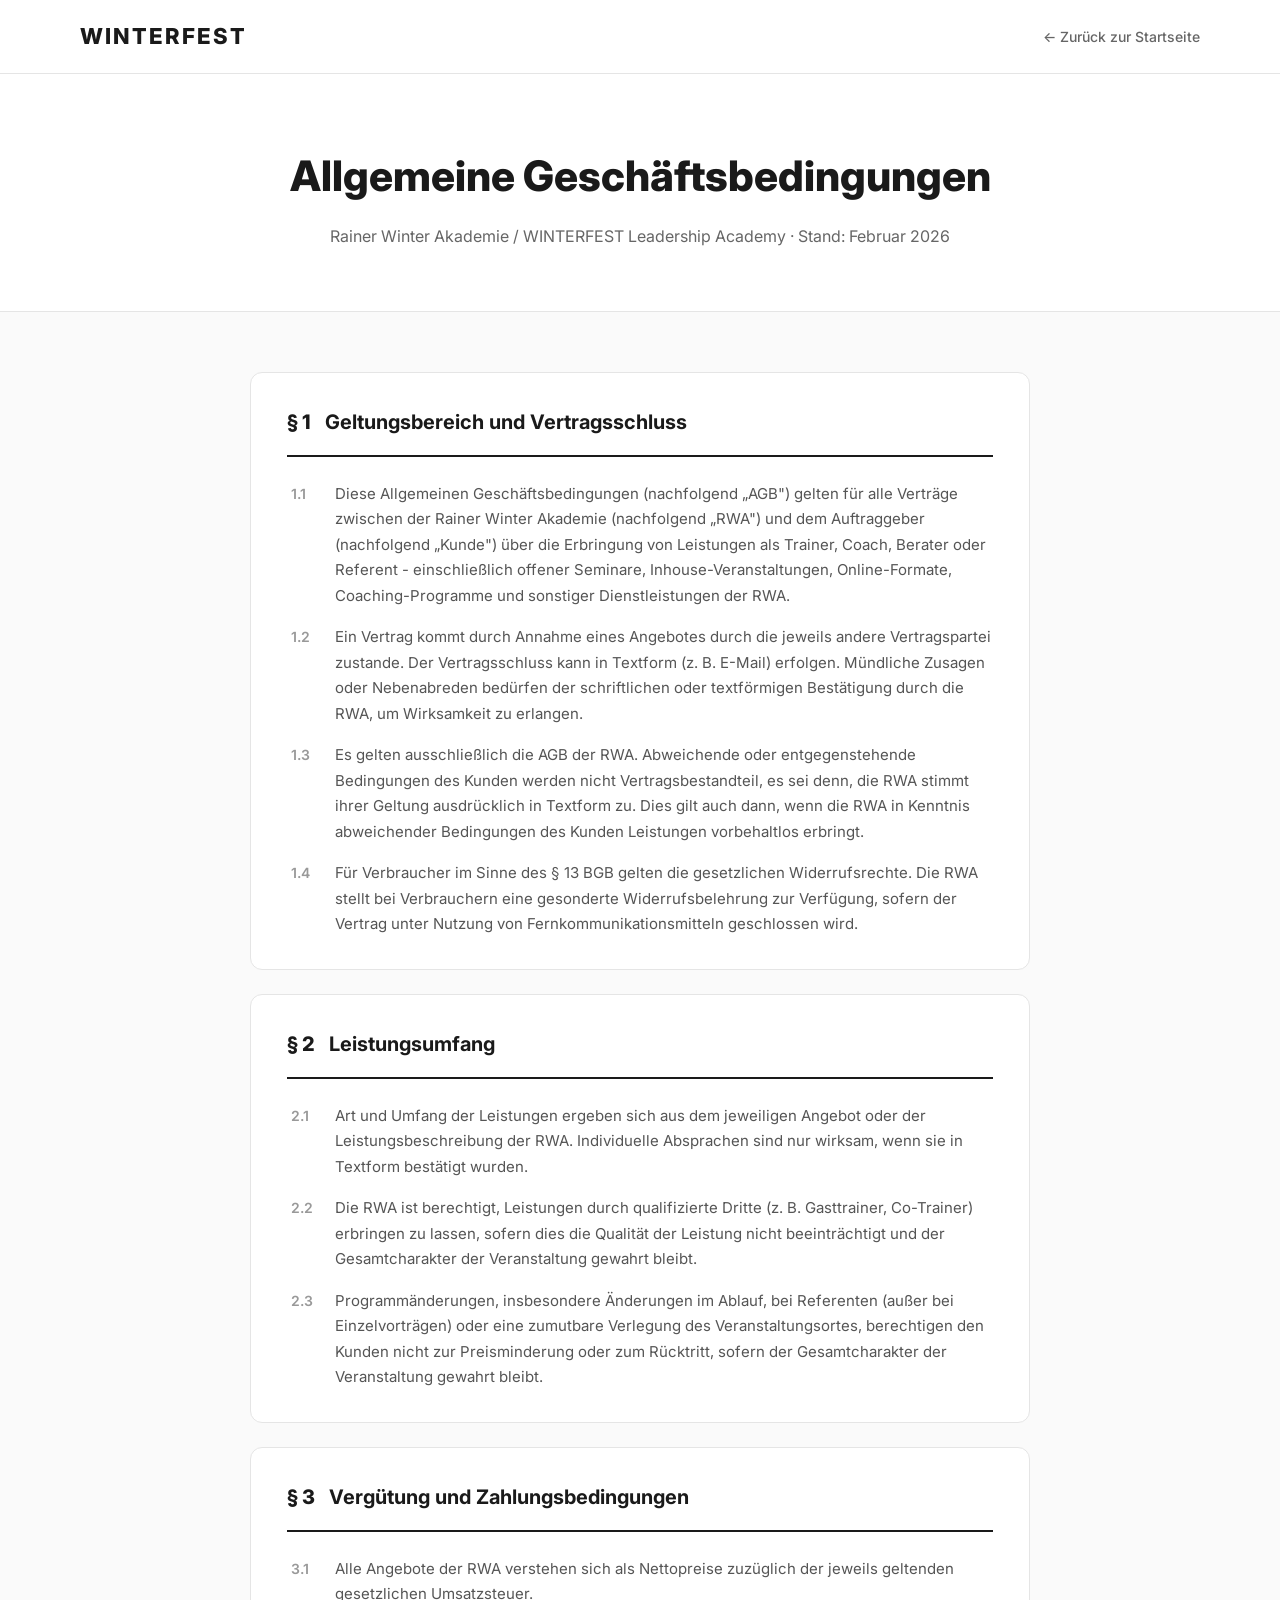
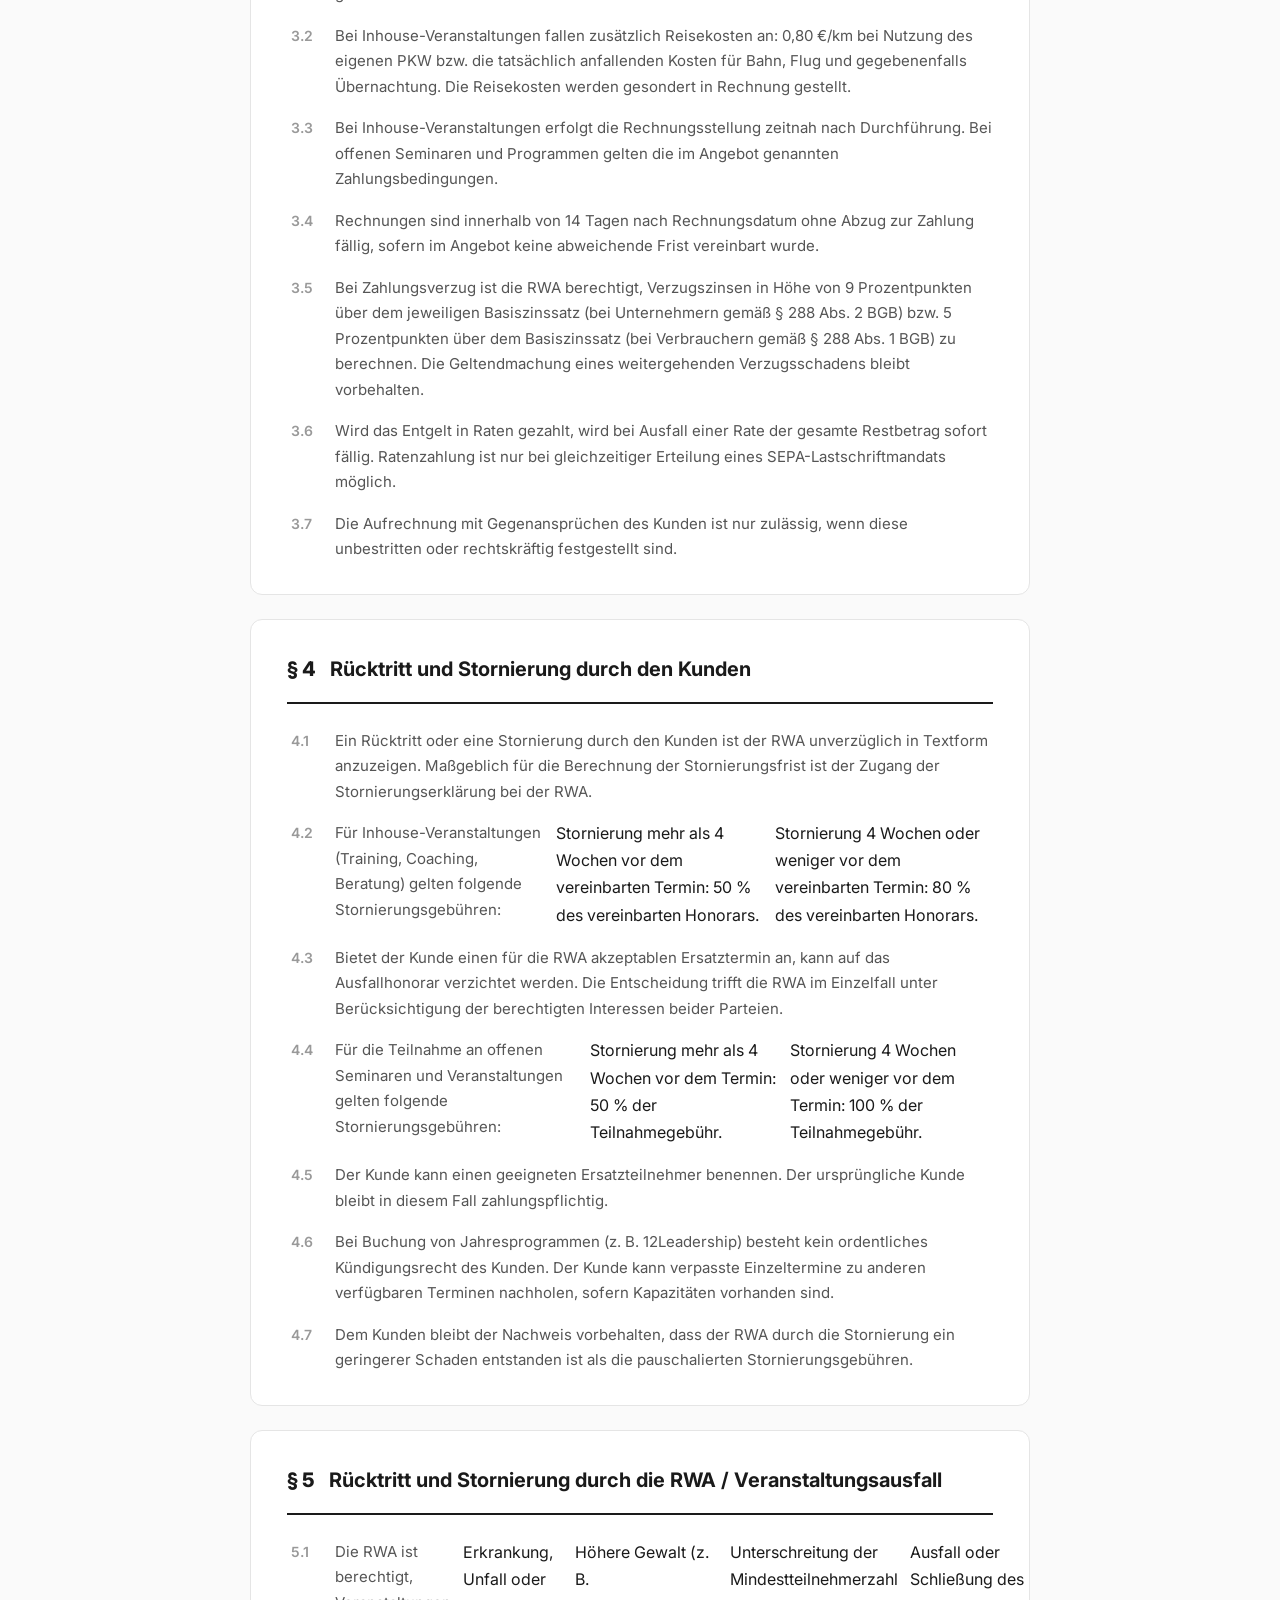
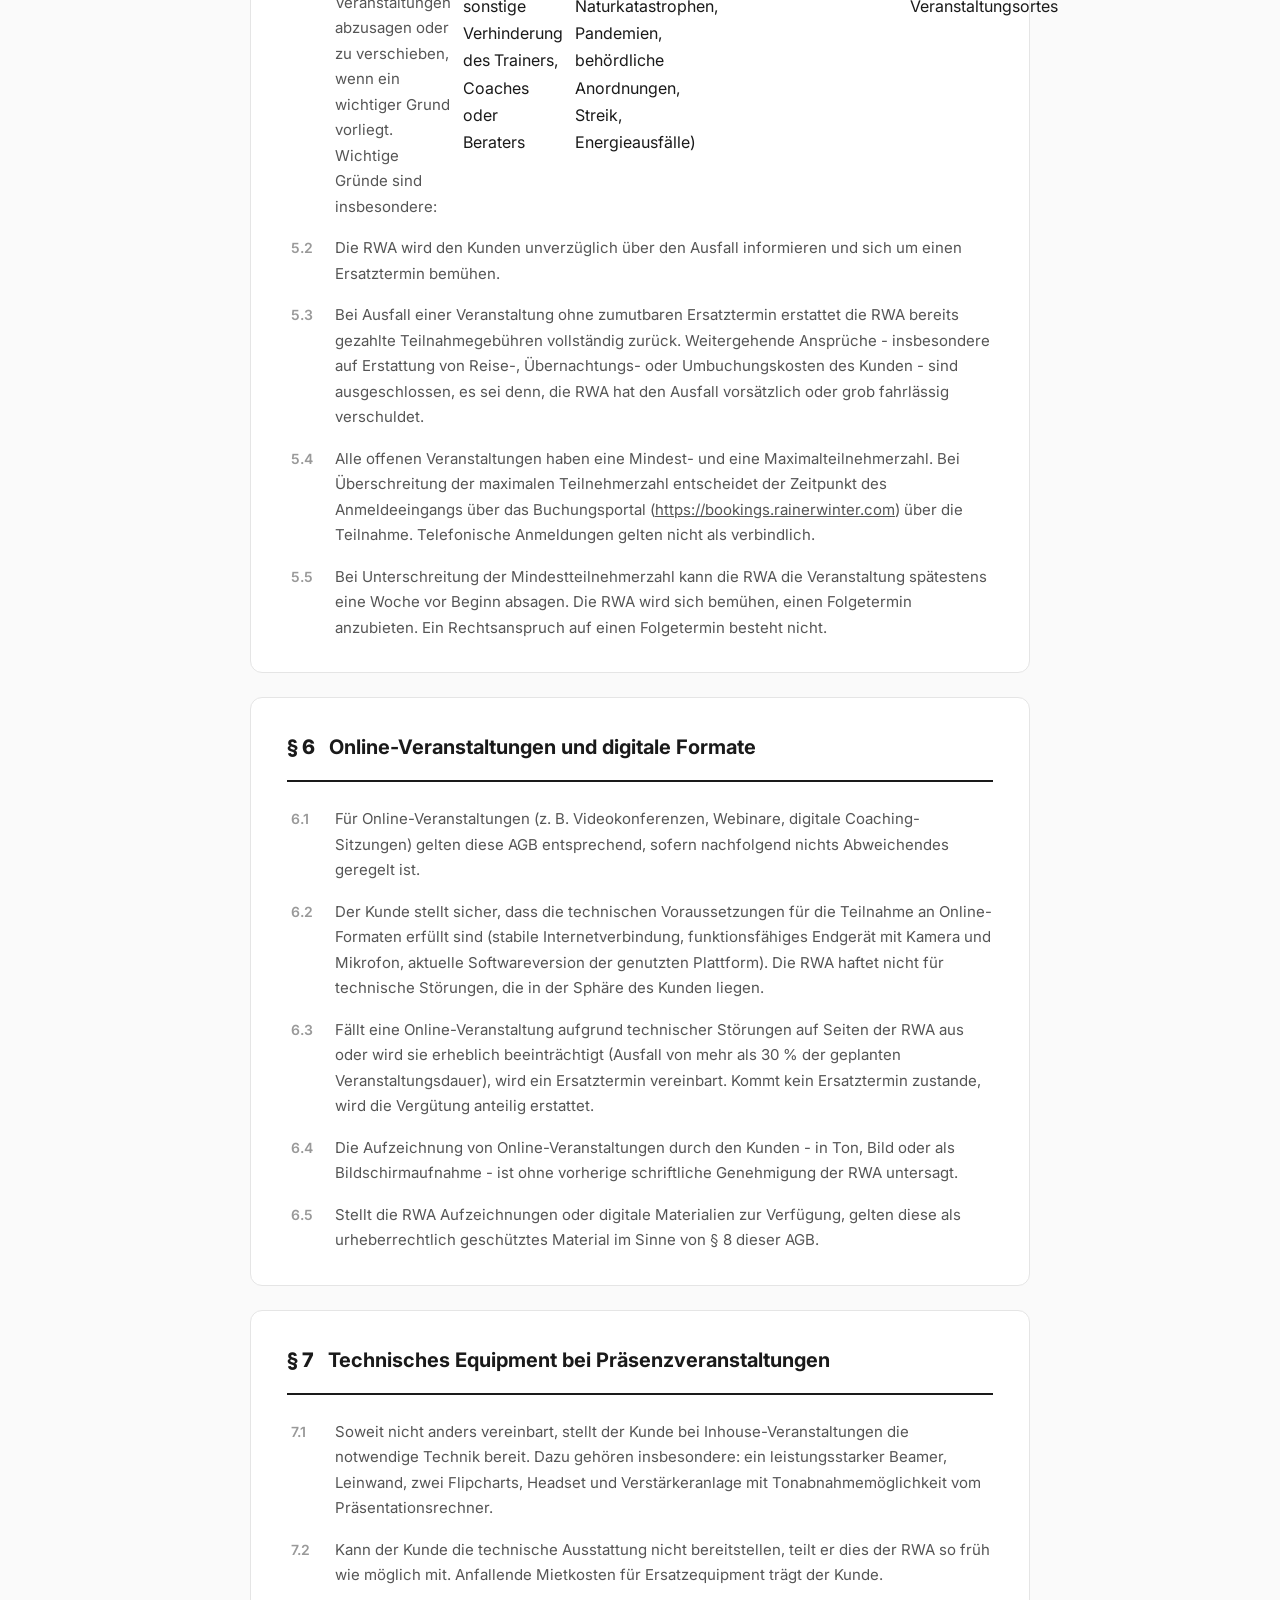
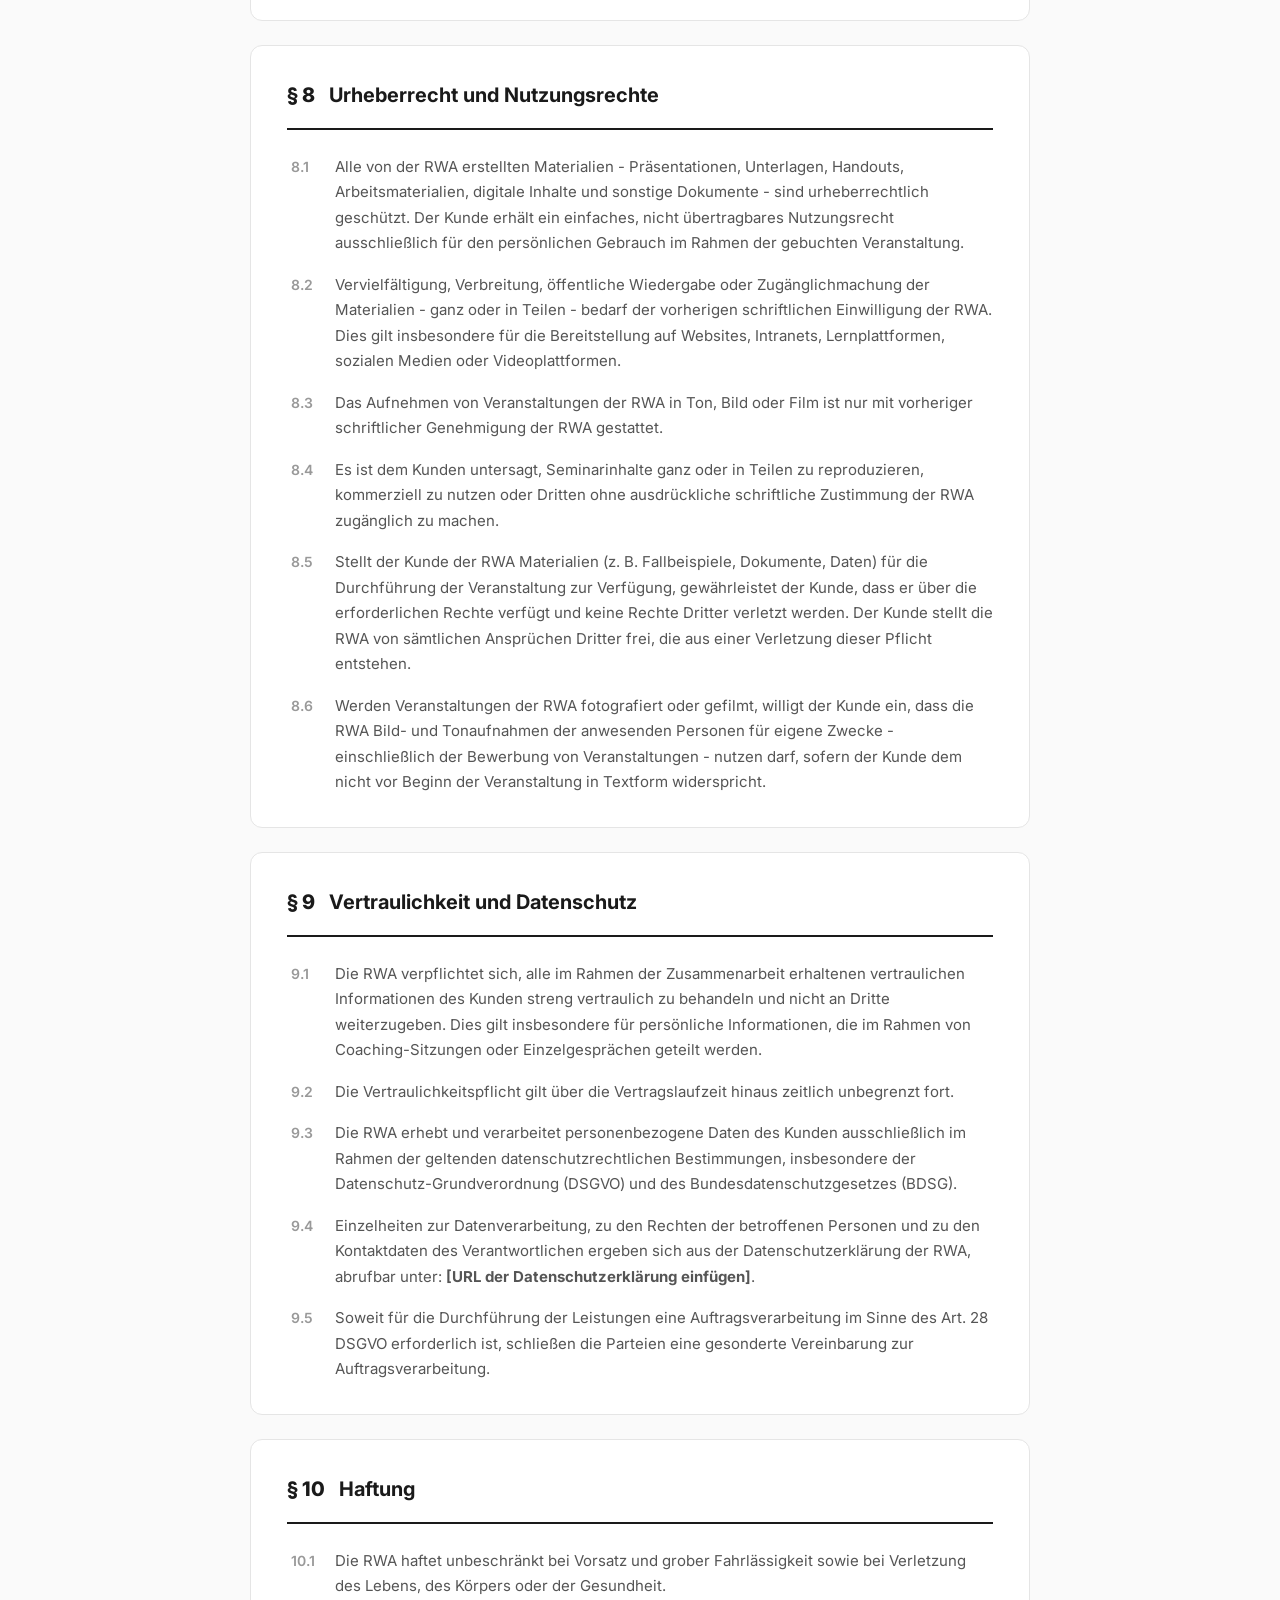
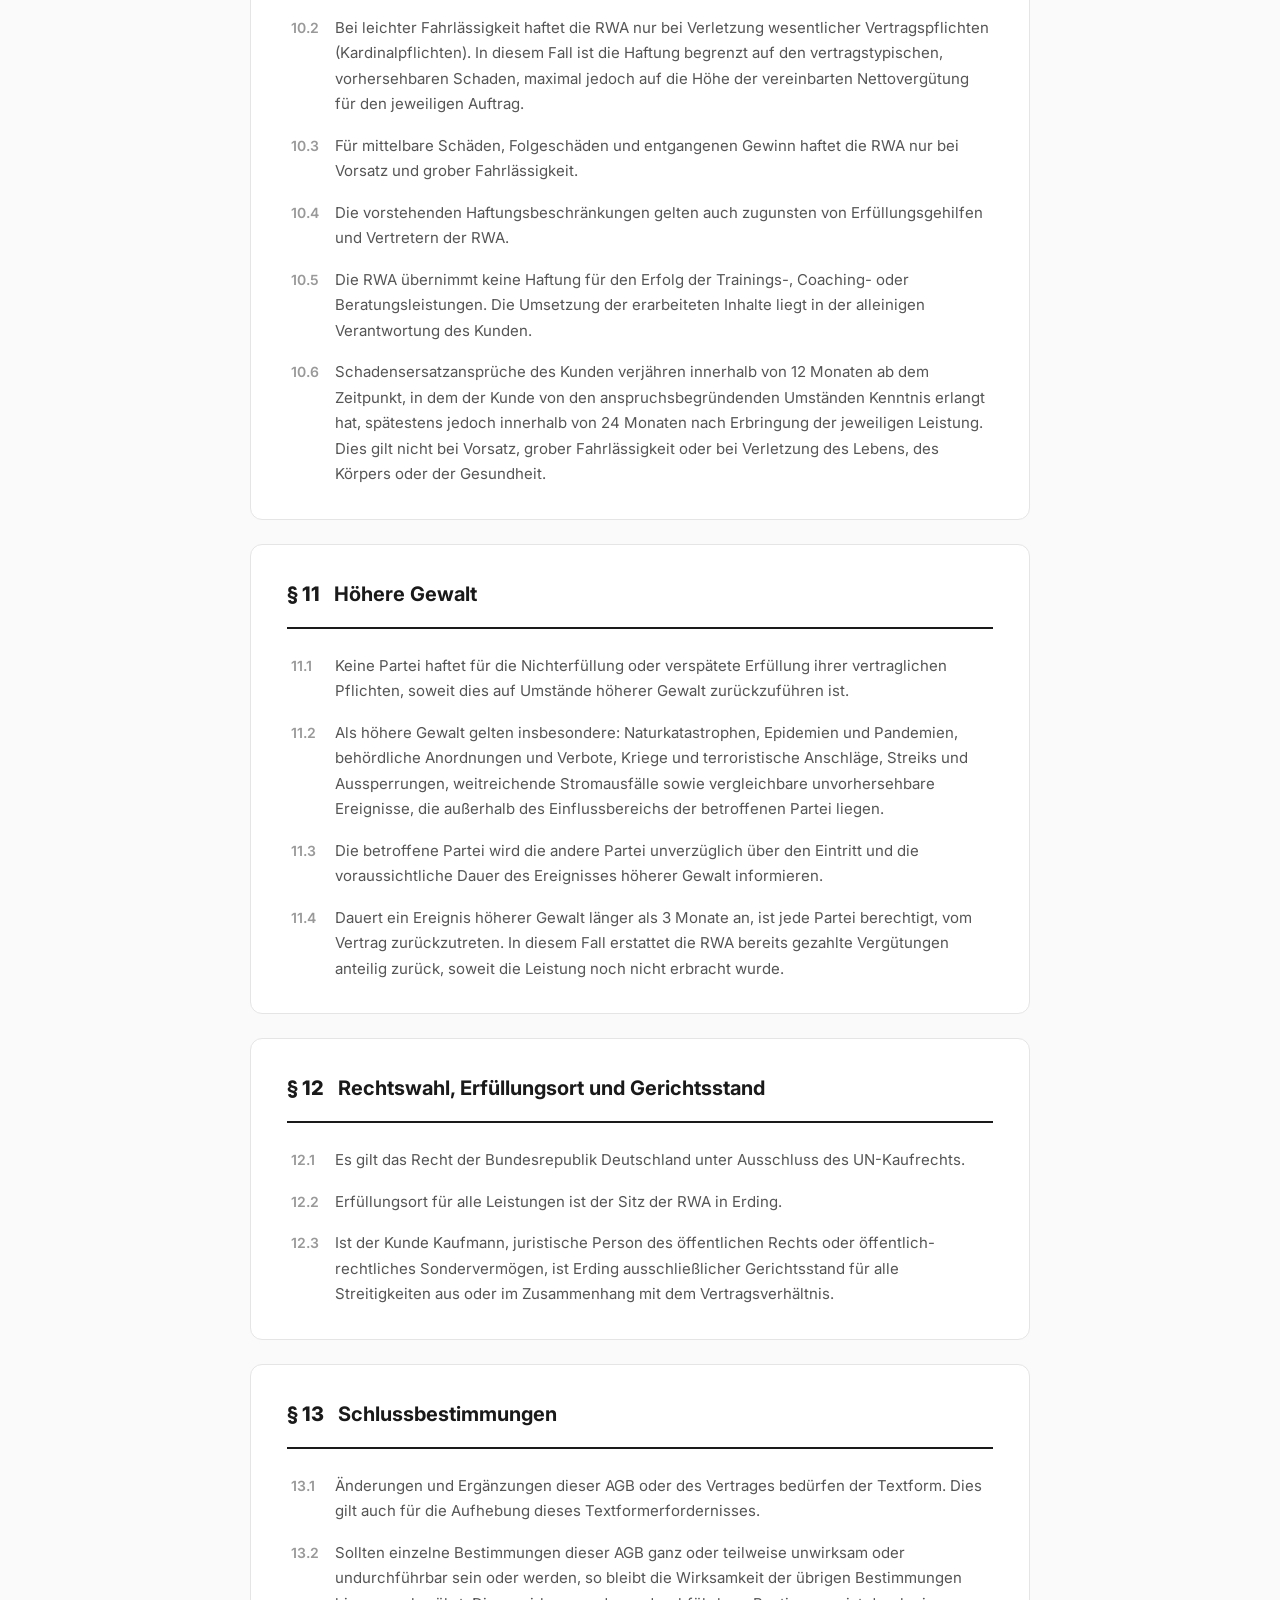
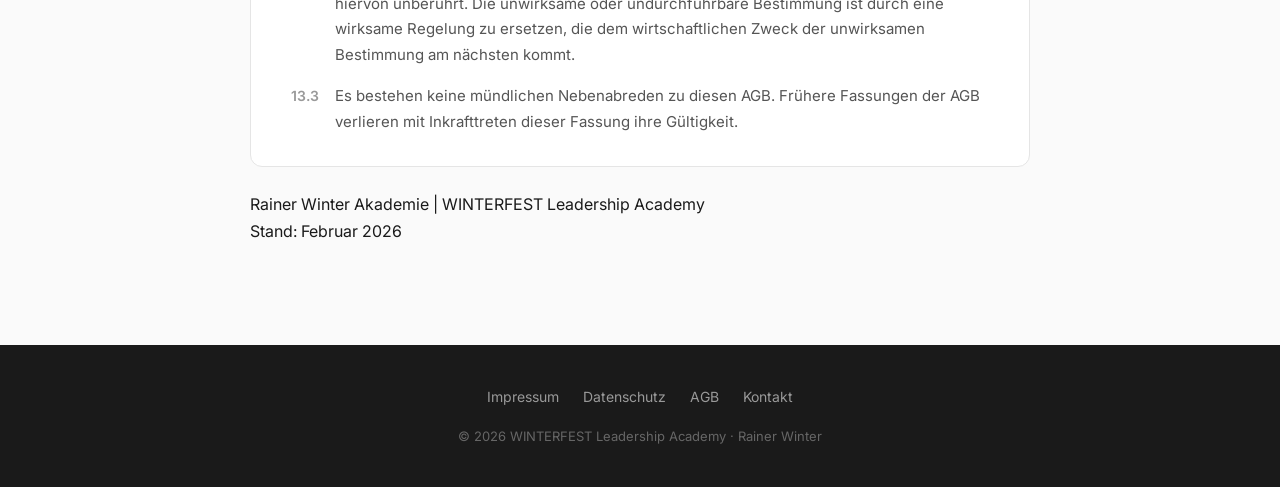
==== agb.html @ 2d5658a8 "Add files via upload" ====
<!DOCTYPE html>
<html lang="de">
<head>
    <meta charset="UTF-8">
    <meta name="viewport" content="width=device-width, initial-scale=1.0">
    <title>AGB – WINTERFEST Leadership Academy</title>
    <link href="https://fonts.googleapis.com/css2?family=Inter:wght@300;400;500;600;700;800&display=swap" rel="stylesheet">
    <style>
        * { margin: 0; padding: 0; box-sizing: border-box; }
        body {
            font-family: 'Inter', sans-serif;
            background: #fafafa;
            color: #1a1a1a;
            line-height: 1.7;
        }

        /* NAV – matching main site */
        nav {
            position: fixed; top: 0; width: 100%; z-index: 1000;
            background: rgba(255,255,255,0.97);
            backdrop-filter: blur(12px);
            border-bottom: 1px solid #e5e5e5;
        }
        .nav-inner {
            max-width: 1200px; margin: 0 auto;
            padding: 18px 40px;
            display: flex; justify-content: space-between; align-items: center;
        }
        .logo {
            font-size: 22px; font-weight: 800; color: #1a1a1a;
            text-decoration: none; letter-spacing: 2px;
        }
        .nav-links { list-style: none; display: flex; gap: 32px; }
        .nav-links a {
            text-decoration: none; color: #666;
            font-size: 14px; font-weight: 500;
            transition: color 0.2s;
        }
        .nav-links a:hover { color: #1a1a1a; }

        /* PAGE HEADER */
        .page-header {
            padding: 140px 40px 60px;
            text-align: center;
            background: #ffffff;
            border-bottom: 1px solid #e5e5e5;
        }
        .page-header h1 {
            font-size: 42px;
            font-weight: 800;
            color: #1a1a1a;
            margin-bottom: 12px;
        }
        .page-header .subtitle {
            font-size: 16px;
            color: #666;
            font-weight: 400;
        }

        /* CONTENT */
        .content {
            max-width: 860px;
            margin: 0 auto;
            padding: 60px 40px 100px;
        }

        .section {
            background: #ffffff;
            border-radius: 12px;
            padding: 32px 36px;
            margin-bottom: 24px;
            border: 1px solid #e5e5e5;
            transition: box-shadow 0.2s ease;
        }
        .section:hover {
            box-shadow: 0 4px 16px rgba(0,0,0,0.06);
        }

        .section-header {
            display: flex;
            align-items: baseline;
            gap: 14px;
            margin-bottom: 24px;
            padding-bottom: 16px;
            border-bottom: 2px solid #1a1a1a;
        }
        .section-number {
            font-size: 20px;
            font-weight: 800;
            color: #1a1a1a;
            white-space: nowrap;
        }
        .section-title {
            font-size: 20px;
            font-weight: 700;
            color: #1a1a1a;
        }

        .clause {
            display: flex;
            gap: 12px;
            margin-bottom: 16px;
            padding-left: 4px;
        }
        .clause:last-child { margin-bottom: 0; }
        .clause-number {
            font-weight: 600;
            color: #999;
            font-size: 14px;
            min-width: 32px;
            padding-top: 1px;
        }
        .clause-text {
            font-size: 15px;
            color: #555;
            line-height: 1.7;
        }

        .sub-clause {
            display: flex;
            gap: 10px;
            margin: 8px 0 8px 44px;
        }
        .sub-clause-marker {
            color: #999;
            font-size: 14px;
            min-width: 20px;
        }
        .sub-clause-text {
            font-size: 14px;
            color: #666;
            line-height: 1.6;
        }

        /* FOOTER – matching main site */
        footer {
            background: #1a1a1a;
            color: #ffffff;
            padding: 40px 20px;
            text-align: center;
        }
        footer .container {
            max-width: 1200px;
            margin: 0 auto;
        }
        .footer-links {
            display: flex;
            justify-content: center;
            gap: 24px;
            margin-bottom: 16px;
        }
        .footer-links a {
            color: #999;
            text-decoration: none;
            font-size: 14px;
            transition: color 0.2s;
        }
        .footer-links a:hover { color: #fff; }
        footer p {
            color: #666;
            font-size: 13px;
        }

        /* RESPONSIVE */
        @media (max-width: 768px) {
            .nav-links { display: none; }
            .nav-inner { padding: 16px 20px; }
            .page-header { padding: 120px 20px 40px; }
            .page-header h1 { font-size: 28px; }
            .content { padding: 30px 16px 60px; }
            .section { padding: 20px 18px; }
            .section-header { flex-direction: column; gap: 4px; }
            .clause { flex-direction: column; gap: 4px; }
            .sub-clause { margin-left: 20px; }
        }
    </style>
</head>
<body>

<nav>
    <div class="nav-inner">
        <a href="index.html" class="logo">WINTERFEST</a>
        <ul class="nav-links">
            <li><a href="index.html">← Zurück zur Startseite</a></li>
        </ul>
    </div>
</nav>

<div class="page-header">
    <h1>Allgemeine Geschäftsbedingungen</h1>
    <p class="subtitle">Rainer Winter Akademie / WINTERFEST Leadership Academy · Stand: Februar 2026</p>
</div>

<div class="content">
<div class="container">

    <!-- § 1 -->
    <div class="section">
        <div class="section-header">
            <span class="section-number">§ 1</span>
            <span class="section-title">Geltungsbereich und Vertragsschluss</span>
        </div>
        <div class="clause">
            <span class="clause-number">1.1</span>
            <span class="clause-text">Diese Allgemeinen Geschäftsbedingungen (nachfolgend „AGB") gelten für alle Verträge zwischen der Rainer Winter Akademie (nachfolgend „RWA") und dem Auftraggeber (nachfolgend „Kunde") über die Erbringung von Leistungen als Trainer, Coach, Berater oder Referent - einschließlich offener Seminare, Inhouse-Veranstaltungen, Online-Formate, Coaching-Programme und sonstiger Dienstleistungen der RWA.</span>
        </div>
        <div class="clause">
            <span class="clause-number">1.2</span>
            <span class="clause-text">Ein Vertrag kommt durch Annahme eines Angebotes durch die jeweils andere Vertragspartei zustande. Der Vertragsschluss kann in Textform (z. B. E-Mail) erfolgen. Mündliche Zusagen oder Nebenabreden bedürfen der schriftlichen oder textförmigen Bestätigung durch die RWA, um Wirksamkeit zu erlangen.</span>
        </div>
        <div class="clause">
            <span class="clause-number">1.3</span>
            <span class="clause-text">Es gelten ausschließlich die AGB der RWA. Abweichende oder entgegenstehende Bedingungen des Kunden werden nicht Vertragsbestandteil, es sei denn, die RWA stimmt ihrer Geltung ausdrücklich in Textform zu. Dies gilt auch dann, wenn die RWA in Kenntnis abweichender Bedingungen des Kunden Leistungen vorbehaltlos erbringt.</span>
        </div>
        <div class="clause">
            <span class="clause-number">1.4</span>
            <span class="clause-text">Für Verbraucher im Sinne des § 13 BGB gelten die gesetzlichen Widerrufsrechte. Die RWA stellt bei Verbrauchern eine gesonderte Widerrufsbelehrung zur Verfügung, sofern der Vertrag unter Nutzung von Fernkommunikationsmitteln geschlossen wird.</span>
        </div>
    </div>

    <!-- § 2 -->
    <div class="section">
        <div class="section-header">
            <span class="section-number">§ 2</span>
            <span class="section-title">Leistungsumfang</span>
        </div>
        <div class="clause">
            <span class="clause-number">2.1</span>
            <span class="clause-text">Art und Umfang der Leistungen ergeben sich aus dem jeweiligen Angebot oder der Leistungsbeschreibung der RWA. Individuelle Absprachen sind nur wirksam, wenn sie in Textform bestätigt wurden.</span>
        </div>
        <div class="clause">
            <span class="clause-number">2.2</span>
            <span class="clause-text">Die RWA ist berechtigt, Leistungen durch qualifizierte Dritte (z. B. Gasttrainer, Co-Trainer) erbringen zu lassen, sofern dies die Qualität der Leistung nicht beeinträchtigt und der Gesamtcharakter der Veranstaltung gewahrt bleibt.</span>
        </div>
        <div class="clause">
            <span class="clause-number">2.3</span>
            <span class="clause-text">Programmänderungen, insbesondere Änderungen im Ablauf, bei Referenten (außer bei Einzelvorträgen) oder eine zumutbare Verlegung des Veranstaltungsortes, berechtigen den Kunden nicht zur Preisminderung oder zum Rücktritt, sofern der Gesamtcharakter der Veranstaltung gewahrt bleibt.</span>
        </div>
    </div>

    <!-- § 3 -->
    <div class="section">
        <div class="section-header">
            <span class="section-number">§ 3</span>
            <span class="section-title">Vergütung und Zahlungsbedingungen</span>
        </div>
        <div class="clause">
            <span class="clause-number">3.1</span>
            <span class="clause-text">Alle Angebote der RWA verstehen sich als Nettopreise zuzüglich der jeweils geltenden gesetzlichen Umsatzsteuer.</span>
        </div>
        <div class="clause">
            <span class="clause-number">3.2</span>
            <span class="clause-text">Bei Inhouse-Veranstaltungen fallen zusätzlich Reisekosten an: 0,80 €/km bei Nutzung des eigenen PKW bzw. die tatsächlich anfallenden Kosten für Bahn, Flug und gegebenenfalls Übernachtung. Die Reisekosten werden gesondert in Rechnung gestellt.</span>
        </div>
        <div class="clause">
            <span class="clause-number">3.3</span>
            <span class="clause-text">Bei Inhouse-Veranstaltungen erfolgt die Rechnungsstellung zeitnah nach Durchführung. Bei offenen Seminaren und Programmen gelten die im Angebot genannten Zahlungsbedingungen.</span>
        </div>
        <div class="clause">
            <span class="clause-number">3.4</span>
            <span class="clause-text">Rechnungen sind innerhalb von 14 Tagen nach Rechnungsdatum ohne Abzug zur Zahlung fällig, sofern im Angebot keine abweichende Frist vereinbart wurde.</span>
        </div>
        <div class="clause">
            <span class="clause-number">3.5</span>
            <span class="clause-text">Bei Zahlungsverzug ist die RWA berechtigt, Verzugszinsen in Höhe von 9 Prozentpunkten über dem jeweiligen Basiszinssatz (bei Unternehmern gemäß § 288 Abs. 2 BGB) bzw. 5 Prozentpunkten über dem Basiszinssatz (bei Verbrauchern gemäß § 288 Abs. 1 BGB) zu berechnen. Die Geltendmachung eines weitergehenden Verzugsschadens bleibt vorbehalten.</span>
        </div>
        <div class="clause">
            <span class="clause-number">3.6</span>
            <span class="clause-text">Wird das Entgelt in Raten gezahlt, wird bei Ausfall einer Rate der gesamte Restbetrag sofort fällig. Ratenzahlung ist nur bei gleichzeitiger Erteilung eines SEPA-Lastschriftmandats möglich.</span>
        </div>
        <div class="clause">
            <span class="clause-number">3.7</span>
            <span class="clause-text">Die Aufrechnung mit Gegenansprüchen des Kunden ist nur zulässig, wenn diese unbestritten oder rechtskräftig festgestellt sind.</span>
        </div>
    </div>

    <!-- § 4 -->
    <div class="section">
        <div class="section-header">
            <span class="section-number">§ 4</span>
            <span class="section-title">Rücktritt und Stornierung durch den Kunden</span>
        </div>
        <div class="clause">
            <span class="clause-number">4.1</span>
            <span class="clause-text">Ein Rücktritt oder eine Stornierung durch den Kunden ist der RWA unverzüglich in Textform anzuzeigen. Maßgeblich für die Berechnung der Stornierungsfrist ist der Zugang der Stornierungserklärung bei der RWA.</span>
        </div>
        <div class="clause">
            <span class="clause-number">4.2</span>
            <span class="clause-text">Für Inhouse-Veranstaltungen (Training, Coaching, Beratung) gelten folgende Stornierungsgebühren:</span>
            <div class="sub-item">Stornierung mehr als 4 Wochen vor dem vereinbarten Termin: 50 % des vereinbarten Honorars.</div>
            <div class="sub-item">Stornierung 4 Wochen oder weniger vor dem vereinbarten Termin: 80 % des vereinbarten Honorars.</div>
        </div>
        <div class="clause">
            <span class="clause-number">4.3</span>
            <span class="clause-text">Bietet der Kunde einen für die RWA akzeptablen Ersatztermin an, kann auf das Ausfallhonorar verzichtet werden. Die Entscheidung trifft die RWA im Einzelfall unter Berücksichtigung der berechtigten Interessen beider Parteien.</span>
        </div>
        <div class="clause">
            <span class="clause-number">4.4</span>
            <span class="clause-text">Für die Teilnahme an offenen Seminaren und Veranstaltungen gelten folgende Stornierungsgebühren:</span>
            <div class="sub-item">Stornierung mehr als 4 Wochen vor dem Termin: 50 % der Teilnahmegebühr.</div>
            <div class="sub-item">Stornierung 4 Wochen oder weniger vor dem Termin: 100 % der Teilnahmegebühr.</div>
        </div>
        <div class="clause">
            <span class="clause-number">4.5</span>
            <span class="clause-text">Der Kunde kann einen geeigneten Ersatzteilnehmer benennen. Der ursprüngliche Kunde bleibt in diesem Fall zahlungspflichtig.</span>
        </div>
        <div class="clause">
            <span class="clause-number">4.6</span>
            <span class="clause-text">Bei Buchung von Jahresprogrammen (z. B. 12Leadership) besteht kein ordentliches Kündigungsrecht des Kunden. Der Kunde kann verpasste Einzeltermine zu anderen verfügbaren Terminen nachholen, sofern Kapazitäten vorhanden sind.</span>
        </div>
        <div class="clause">
            <span class="clause-number">4.7</span>
            <span class="clause-text">Dem Kunden bleibt der Nachweis vorbehalten, dass der RWA durch die Stornierung ein geringerer Schaden entstanden ist als die pauschalierten Stornierungsgebühren.</span>
        </div>
    </div>

    <!-- § 5 -->
    <div class="section">
        <div class="section-header">
            <span class="section-number">§ 5</span>
            <span class="section-title">Rücktritt und Stornierung durch die RWA / Veranstaltungsausfall</span>
        </div>
        <div class="clause">
            <span class="clause-number">5.1</span>
            <span class="clause-text">Die RWA ist berechtigt, Veranstaltungen abzusagen oder zu verschieben, wenn ein wichtiger Grund vorliegt. Wichtige Gründe sind insbesondere:</span>
            <div class="sub-item">Erkrankung, Unfall oder sonstige Verhinderung des Trainers, Coaches oder Beraters</div>
            <div class="sub-item">Höhere Gewalt (z. B. Naturkatastrophen, Pandemien, behördliche Anordnungen, Streik, Energieausfälle)</div>
            <div class="sub-item">Unterschreitung der Mindestteilnehmerzahl</div>
            <div class="sub-item">Ausfall oder Schließung des Veranstaltungsortes</div>
        </div>
        <div class="clause">
            <span class="clause-number">5.2</span>
            <span class="clause-text">Die RWA wird den Kunden unverzüglich über den Ausfall informieren und sich um einen Ersatztermin bemühen.</span>
        </div>
        <div class="clause">
            <span class="clause-number">5.3</span>
            <span class="clause-text">Bei Ausfall einer Veranstaltung ohne zumutbaren Ersatztermin erstattet die RWA bereits gezahlte Teilnahmegebühren vollständig zurück. Weitergehende Ansprüche - insbesondere auf Erstattung von Reise-, Übernachtungs- oder Umbuchungskosten des Kunden - sind ausgeschlossen, es sei denn, die RWA hat den Ausfall vorsätzlich oder grob fahrlässig verschuldet.</span>
        </div>
        <div class="clause">
            <span class="clause-number">5.4</span>
            <span class="clause-text">Alle offenen Veranstaltungen haben eine Mindest- und eine Maximalteilnehmerzahl. Bei Überschreitung der maximalen Teilnehmerzahl entscheidet der Zeitpunkt des Anmeldeeingangs über das Buchungsportal (<a href="https://bookings.rainerwinter.com" style="color: var(--accent);">https://bookings.rainerwinter.com</a>) über die Teilnahme. Telefonische Anmeldungen gelten nicht als verbindlich.</span>
        </div>
        <div class="clause">
            <span class="clause-number">5.5</span>
            <span class="clause-text">Bei Unterschreitung der Mindestteilnehmerzahl kann die RWA die Veranstaltung spätestens eine Woche vor Beginn absagen. Die RWA wird sich bemühen, einen Folgetermin anzubieten. Ein Rechtsanspruch auf einen Folgetermin besteht nicht.</span>
        </div>
    </div>

    <!-- § 6 -->
    <div class="section">
        <div class="section-header">
            <span class="section-number">§ 6</span>
            <span class="section-title">Online-Veranstaltungen und digitale Formate</span>
        </div>
        <div class="clause">
            <span class="clause-number">6.1</span>
            <span class="clause-text">Für Online-Veranstaltungen (z. B. Videokonferenzen, Webinare, digitale Coaching-Sitzungen) gelten diese AGB entsprechend, sofern nachfolgend nichts Abweichendes geregelt ist.</span>
        </div>
        <div class="clause">
            <span class="clause-number">6.2</span>
            <span class="clause-text">Der Kunde stellt sicher, dass die technischen Voraussetzungen für die Teilnahme an Online-Formaten erfüllt sind (stabile Internetverbindung, funktionsfähiges Endgerät mit Kamera und Mikrofon, aktuelle Softwareversion der genutzten Plattform). Die RWA haftet nicht für technische Störungen, die in der Sphäre des Kunden liegen.</span>
        </div>
        <div class="clause">
            <span class="clause-number">6.3</span>
            <span class="clause-text">Fällt eine Online-Veranstaltung aufgrund technischer Störungen auf Seiten der RWA aus oder wird sie erheblich beeinträchtigt (Ausfall von mehr als 30 % der geplanten Veranstaltungsdauer), wird ein Ersatztermin vereinbart. Kommt kein Ersatztermin zustande, wird die Vergütung anteilig erstattet.</span>
        </div>
        <div class="clause">
            <span class="clause-number">6.4</span>
            <span class="clause-text">Die Aufzeichnung von Online-Veranstaltungen durch den Kunden - in Ton, Bild oder als Bildschirmaufnahme - ist ohne vorherige schriftliche Genehmigung der RWA untersagt.</span>
        </div>
        <div class="clause">
            <span class="clause-number">6.5</span>
            <span class="clause-text">Stellt die RWA Aufzeichnungen oder digitale Materialien zur Verfügung, gelten diese als urheberrechtlich geschütztes Material im Sinne von § 8 dieser AGB.</span>
        </div>
    </div>

    <!-- § 7 -->
    <div class="section">
        <div class="section-header">
            <span class="section-number">§ 7</span>
            <span class="section-title">Technisches Equipment bei Präsenzveranstaltungen</span>
        </div>
        <div class="clause">
            <span class="clause-number">7.1</span>
            <span class="clause-text">Soweit nicht anders vereinbart, stellt der Kunde bei Inhouse-Veranstaltungen die notwendige Technik bereit. Dazu gehören insbesondere: ein leistungsstarker Beamer, Leinwand, zwei Flipcharts, Headset und Verstärkeranlage mit Tonabnahmemöglichkeit vom Präsentationsrechner.</span>
        </div>
        <div class="clause">
            <span class="clause-number">7.2</span>
            <span class="clause-text">Kann der Kunde die technische Ausstattung nicht bereitstellen, teilt er dies der RWA so früh wie möglich mit. Anfallende Mietkosten für Ersatzequipment trägt der Kunde.</span>
        </div>
    </div>

    <!-- § 8 -->
    <div class="section">
        <div class="section-header">
            <span class="section-number">§ 8</span>
            <span class="section-title">Urheberrecht und Nutzungsrechte</span>
        </div>
        <div class="clause">
            <span class="clause-number">8.1</span>
            <span class="clause-text">Alle von der RWA erstellten Materialien - Präsentationen, Unterlagen, Handouts, Arbeitsmaterialien, digitale Inhalte und sonstige Dokumente - sind urheberrechtlich geschützt. Der Kunde erhält ein einfaches, nicht übertragbares Nutzungsrecht ausschließlich für den persönlichen Gebrauch im Rahmen der gebuchten Veranstaltung.</span>
        </div>
        <div class="clause">
            <span class="clause-number">8.2</span>
            <span class="clause-text">Vervielfältigung, Verbreitung, öffentliche Wiedergabe oder Zugänglichmachung der Materialien - ganz oder in Teilen - bedarf der vorherigen schriftlichen Einwilligung der RWA. Dies gilt insbesondere für die Bereitstellung auf Websites, Intranets, Lernplattformen, sozialen Medien oder Videoplattformen.</span>
        </div>
        <div class="clause">
            <span class="clause-number">8.3</span>
            <span class="clause-text">Das Aufnehmen von Veranstaltungen der RWA in Ton, Bild oder Film ist nur mit vorheriger schriftlicher Genehmigung der RWA gestattet.</span>
        </div>
        <div class="clause">
            <span class="clause-number">8.4</span>
            <span class="clause-text">Es ist dem Kunden untersagt, Seminarinhalte ganz oder in Teilen zu reproduzieren, kommerziell zu nutzen oder Dritten ohne ausdrückliche schriftliche Zustimmung der RWA zugänglich zu machen.</span>
        </div>
        <div class="clause">
            <span class="clause-number">8.5</span>
            <span class="clause-text">Stellt der Kunde der RWA Materialien (z. B. Fallbeispiele, Dokumente, Daten) für die Durchführung der Veranstaltung zur Verfügung, gewährleistet der Kunde, dass er über die erforderlichen Rechte verfügt und keine Rechte Dritter verletzt werden. Der Kunde stellt die RWA von sämtlichen Ansprüchen Dritter frei, die aus einer Verletzung dieser Pflicht entstehen.</span>
        </div>
        <div class="clause">
            <span class="clause-number">8.6</span>
            <span class="clause-text">Werden Veranstaltungen der RWA fotografiert oder gefilmt, willigt der Kunde ein, dass die RWA Bild- und Tonaufnahmen der anwesenden Personen für eigene Zwecke - einschließlich der Bewerbung von Veranstaltungen - nutzen darf, sofern der Kunde dem nicht vor Beginn der Veranstaltung in Textform widerspricht.</span>
        </div>
    </div>

    <!-- § 9 -->
    <div class="section">
        <div class="section-header">
            <span class="section-number">§ 9</span>
            <span class="section-title">Vertraulichkeit und Datenschutz</span>
        </div>
        <div class="clause">
            <span class="clause-number">9.1</span>
            <span class="clause-text">Die RWA verpflichtet sich, alle im Rahmen der Zusammenarbeit erhaltenen vertraulichen Informationen des Kunden streng vertraulich zu behandeln und nicht an Dritte weiterzugeben. Dies gilt insbesondere für persönliche Informationen, die im Rahmen von Coaching-Sitzungen oder Einzelgesprächen geteilt werden.</span>
        </div>
        <div class="clause">
            <span class="clause-number">9.2</span>
            <span class="clause-text">Die Vertraulichkeitspflicht gilt über die Vertragslaufzeit hinaus zeitlich unbegrenzt fort.</span>
        </div>
        <div class="clause">
            <span class="clause-number">9.3</span>
            <span class="clause-text">Die RWA erhebt und verarbeitet personenbezogene Daten des Kunden ausschließlich im Rahmen der geltenden datenschutzrechtlichen Bestimmungen, insbesondere der Datenschutz-Grundverordnung (DSGVO) und des Bundesdatenschutzgesetzes (BDSG).</span>
        </div>
        <div class="clause">
            <span class="clause-number">9.4</span>
            <span class="clause-text">Einzelheiten zur Datenverarbeitung, zu den Rechten der betroffenen Personen und zu den Kontaktdaten des Verantwortlichen ergeben sich aus der Datenschutzerklärung der RWA, abrufbar unter: <strong>[URL der Datenschutzerklärung einfügen]</strong>.</span>
        </div>
        <div class="clause">
            <span class="clause-number">9.5</span>
            <span class="clause-text">Soweit für die Durchführung der Leistungen eine Auftragsverarbeitung im Sinne des Art. 28 DSGVO erforderlich ist, schließen die Parteien eine gesonderte Vereinbarung zur Auftragsverarbeitung.</span>
        </div>
    </div>

    <!-- § 10 -->
    <div class="section">
        <div class="section-header">
            <span class="section-number">§ 10</span>
            <span class="section-title">Haftung</span>
        </div>
        <div class="clause">
            <span class="clause-number">10.1</span>
            <span class="clause-text">Die RWA haftet unbeschränkt bei Vorsatz und grober Fahrlässigkeit sowie bei Verletzung des Lebens, des Körpers oder der Gesundheit.</span>
        </div>
        <div class="clause">
            <span class="clause-number">10.2</span>
            <span class="clause-text">Bei leichter Fahrlässigkeit haftet die RWA nur bei Verletzung wesentlicher Vertragspflichten (Kardinalpflichten). In diesem Fall ist die Haftung begrenzt auf den vertragstypischen, vorhersehbaren Schaden, maximal jedoch auf die Höhe der vereinbarten Nettovergütung für den jeweiligen Auftrag.</span>
        </div>
        <div class="clause">
            <span class="clause-number">10.3</span>
            <span class="clause-text">Für mittelbare Schäden, Folgeschäden und entgangenen Gewinn haftet die RWA nur bei Vorsatz und grober Fahrlässigkeit.</span>
        </div>
        <div class="clause">
            <span class="clause-number">10.4</span>
            <span class="clause-text">Die vorstehenden Haftungsbeschränkungen gelten auch zugunsten von Erfüllungsgehilfen und Vertretern der RWA.</span>
        </div>
        <div class="clause">
            <span class="clause-number">10.5</span>
            <span class="clause-text">Die RWA übernimmt keine Haftung für den Erfolg der Trainings-, Coaching- oder Beratungsleistungen. Die Umsetzung der erarbeiteten Inhalte liegt in der alleinigen Verantwortung des Kunden.</span>
        </div>
        <div class="clause">
            <span class="clause-number">10.6</span>
            <span class="clause-text">Schadensersatzansprüche des Kunden verjähren innerhalb von 12 Monaten ab dem Zeitpunkt, in dem der Kunde von den anspruchsbegründenden Umständen Kenntnis erlangt hat, spätestens jedoch innerhalb von 24 Monaten nach Erbringung der jeweiligen Leistung. Dies gilt nicht bei Vorsatz, grober Fahrlässigkeit oder bei Verletzung des Lebens, des Körpers oder der Gesundheit.</span>
        </div>
    </div>

    <!-- § 11 -->
    <div class="section">
        <div class="section-header">
            <span class="section-number">§ 11</span>
            <span class="section-title">Höhere Gewalt</span>
        </div>
        <div class="clause">
            <span class="clause-number">11.1</span>
            <span class="clause-text">Keine Partei haftet für die Nichterfüllung oder verspätete Erfüllung ihrer vertraglichen Pflichten, soweit dies auf Umstände höherer Gewalt zurückzuführen ist.</span>
        </div>
        <div class="clause">
            <span class="clause-number">11.2</span>
            <span class="clause-text">Als höhere Gewalt gelten insbesondere: Naturkatastrophen, Epidemien und Pandemien, behördliche Anordnungen und Verbote, Kriege und terroristische Anschläge, Streiks und Aussperrungen, weitreichende Stromausfälle sowie vergleichbare unvorhersehbare Ereignisse, die außerhalb des Einflussbereichs der betroffenen Partei liegen.</span>
        </div>
        <div class="clause">
            <span class="clause-number">11.3</span>
            <span class="clause-text">Die betroffene Partei wird die andere Partei unverzüglich über den Eintritt und die voraussichtliche Dauer des Ereignisses höherer Gewalt informieren.</span>
        </div>
        <div class="clause">
            <span class="clause-number">11.4</span>
            <span class="clause-text">Dauert ein Ereignis höherer Gewalt länger als 3 Monate an, ist jede Partei berechtigt, vom Vertrag zurückzutreten. In diesem Fall erstattet die RWA bereits gezahlte Vergütungen anteilig zurück, soweit die Leistung noch nicht erbracht wurde.</span>
        </div>
    </div>

    <!-- § 12 -->
    <div class="section">
        <div class="section-header">
            <span class="section-number">§ 12</span>
            <span class="section-title">Rechtswahl, Erfüllungsort und Gerichtsstand</span>
        </div>
        <div class="clause">
            <span class="clause-number">12.1</span>
            <span class="clause-text">Es gilt das Recht der Bundesrepublik Deutschland unter Ausschluss des UN-Kaufrechts.</span>
        </div>
        <div class="clause">
            <span class="clause-number">12.2</span>
            <span class="clause-text">Erfüllungsort für alle Leistungen ist der Sitz der RWA in Erding.</span>
        </div>
        <div class="clause">
            <span class="clause-number">12.3</span>
            <span class="clause-text">Ist der Kunde Kaufmann, juristische Person des öffentlichen Rechts oder öffentlich-rechtliches Sondervermögen, ist Erding ausschließlicher Gerichtsstand für alle Streitigkeiten aus oder im Zusammenhang mit dem Vertragsverhältnis.</span>
        </div>
    </div>

    <!-- § 13 -->
    <div class="section">
        <div class="section-header">
            <span class="section-number">§ 13</span>
            <span class="section-title">Schlussbestimmungen</span>
        </div>
        <div class="clause">
            <span class="clause-number">13.1</span>
            <span class="clause-text">Änderungen und Ergänzungen dieser AGB oder des Vertrages bedürfen der Textform. Dies gilt auch für die Aufhebung dieses Textformerfordernisses.</span>
        </div>
        <div class="clause">
            <span class="clause-number">13.2</span>
            <span class="clause-text">Sollten einzelne Bestimmungen dieser AGB ganz oder teilweise unwirksam oder undurchführbar sein oder werden, so bleibt die Wirksamkeit der übrigen Bestimmungen hiervon unberührt. Die unwirksame oder undurchführbare Bestimmung ist durch eine wirksame Regelung zu ersetzen, die dem wirtschaftlichen Zweck der unwirksamen Bestimmung am nächsten kommt.</span>
        </div>
        <div class="clause">
            <span class="clause-number">13.3</span>
            <span class="clause-text">Es bestehen keine mündlichen Nebenabreden zu diesen AGB. Frühere Fassungen der AGB verlieren mit Inkrafttreten dieser Fassung ihre Gültigkeit.</span>
        </div>
    </div>

</div>

<div class="footer">
    <div class="footer-brand">Rainer Winter Akademie | WINTERFEST Leadership Academy</div>
    <div class="footer-meta">Stand: Februar 2026</div>
</div>
</div>

<footer>
    <div class="container">
        <div class="footer-links">
            <a href="#">Impressum</a>
            <a href="#">Datenschutz</a>
            <a href="agb.html">AGB</a>
            <a href="#">Kontakt</a>
        </div>
        <p>&copy; 2026 WINTERFEST Leadership Academy · Rainer Winter</p>
    </div>
</footer>

</body>
</html>
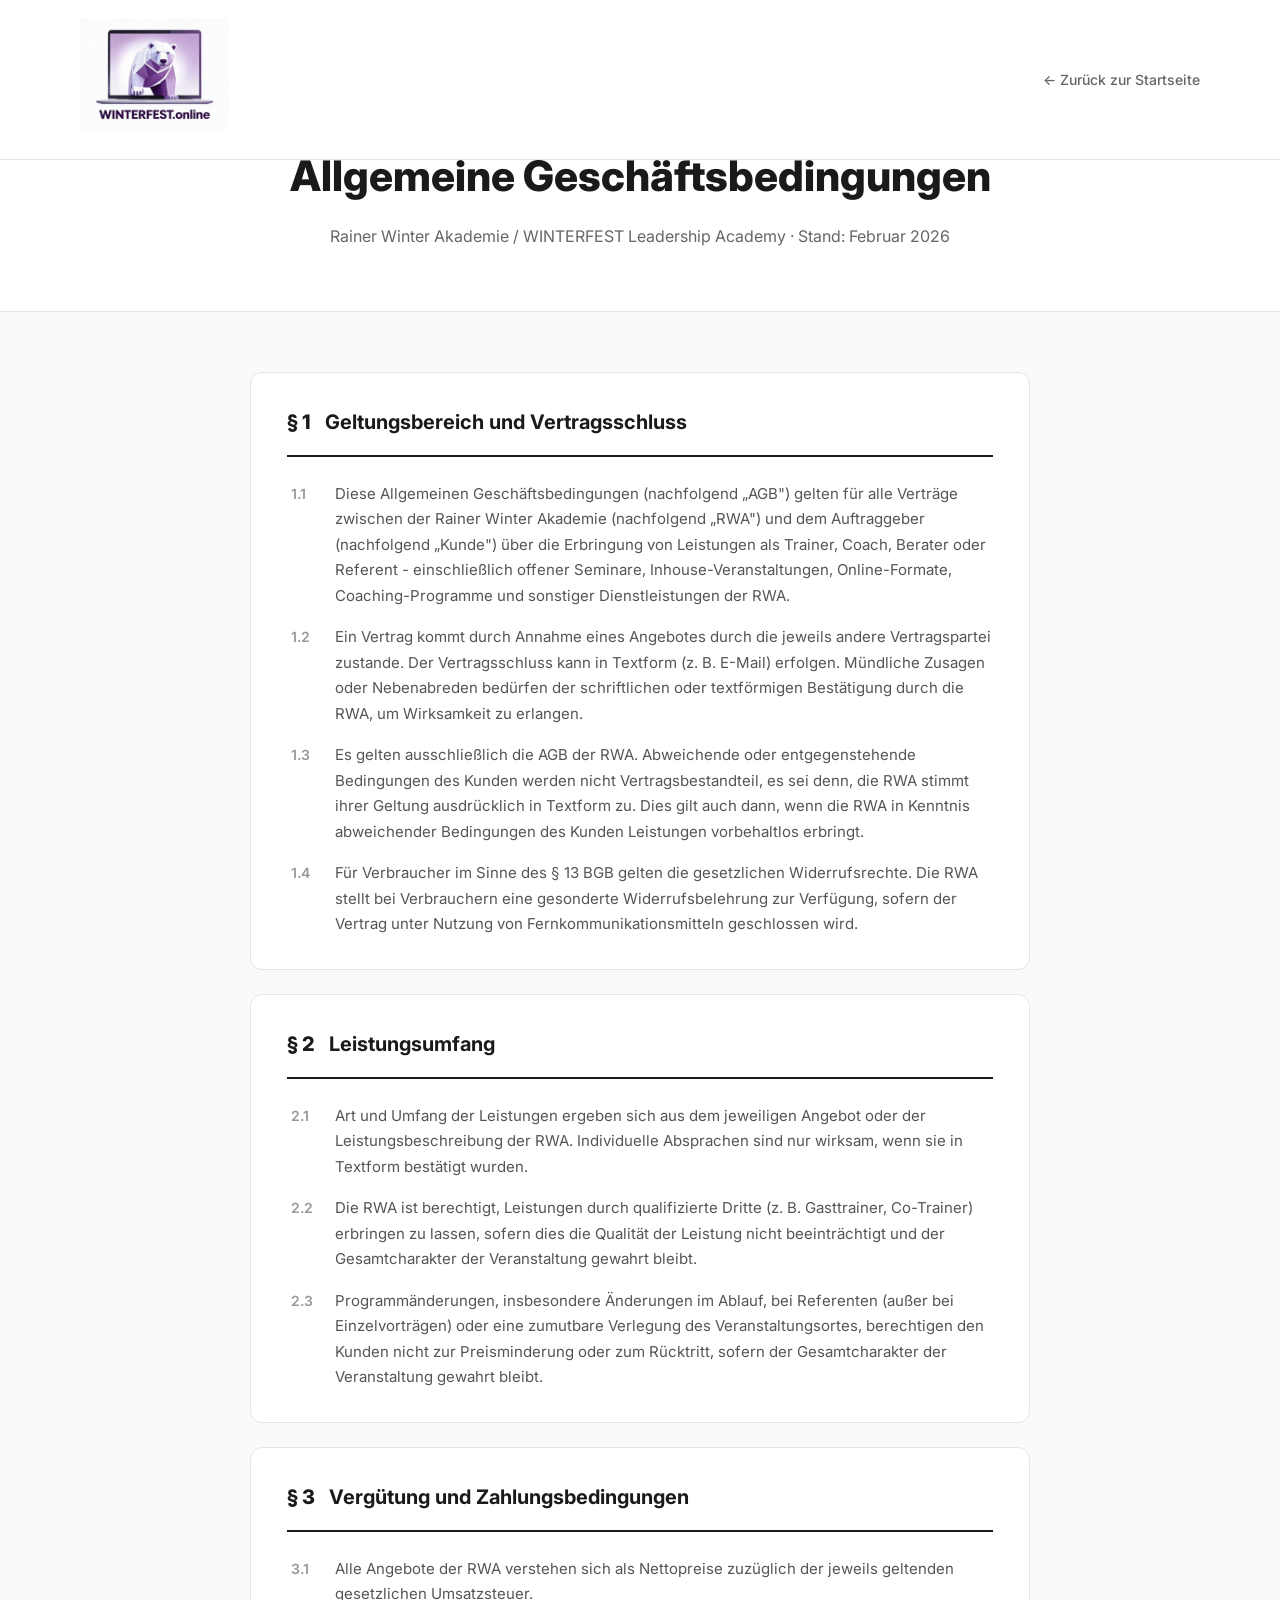
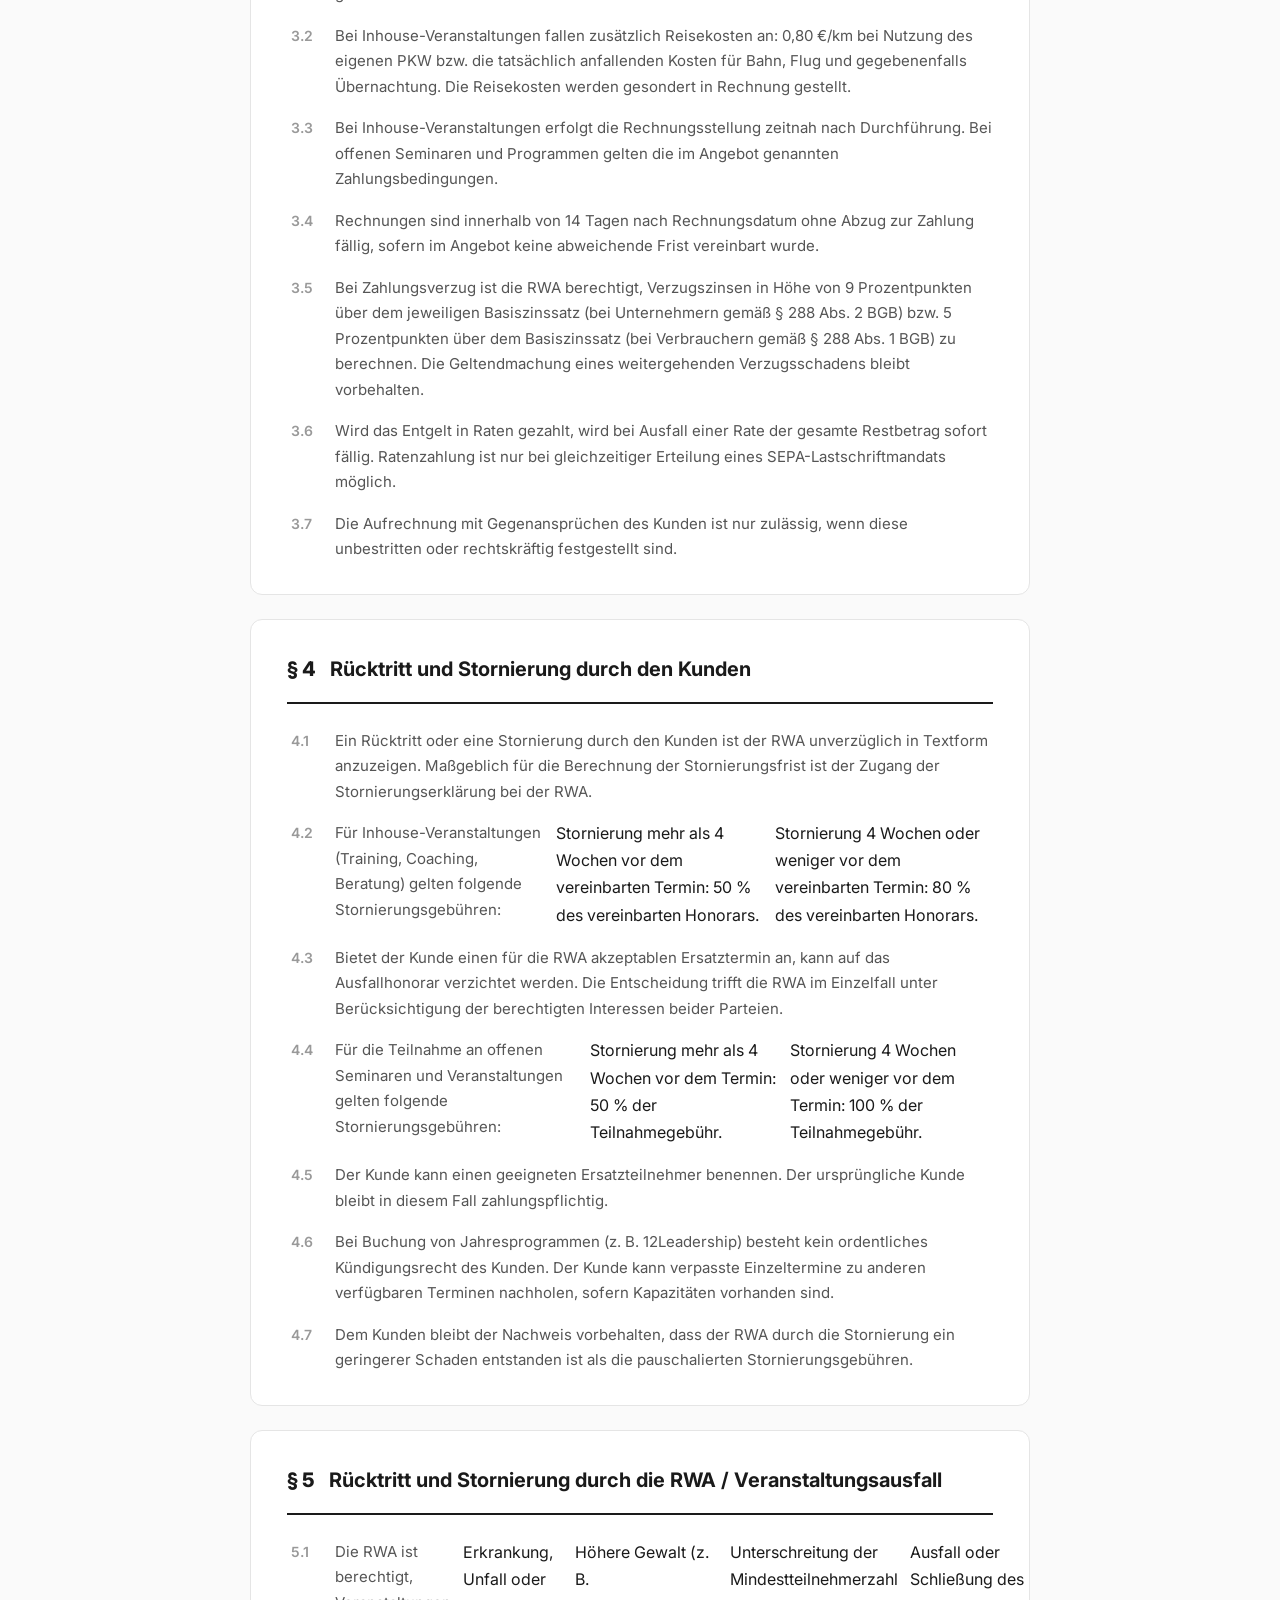
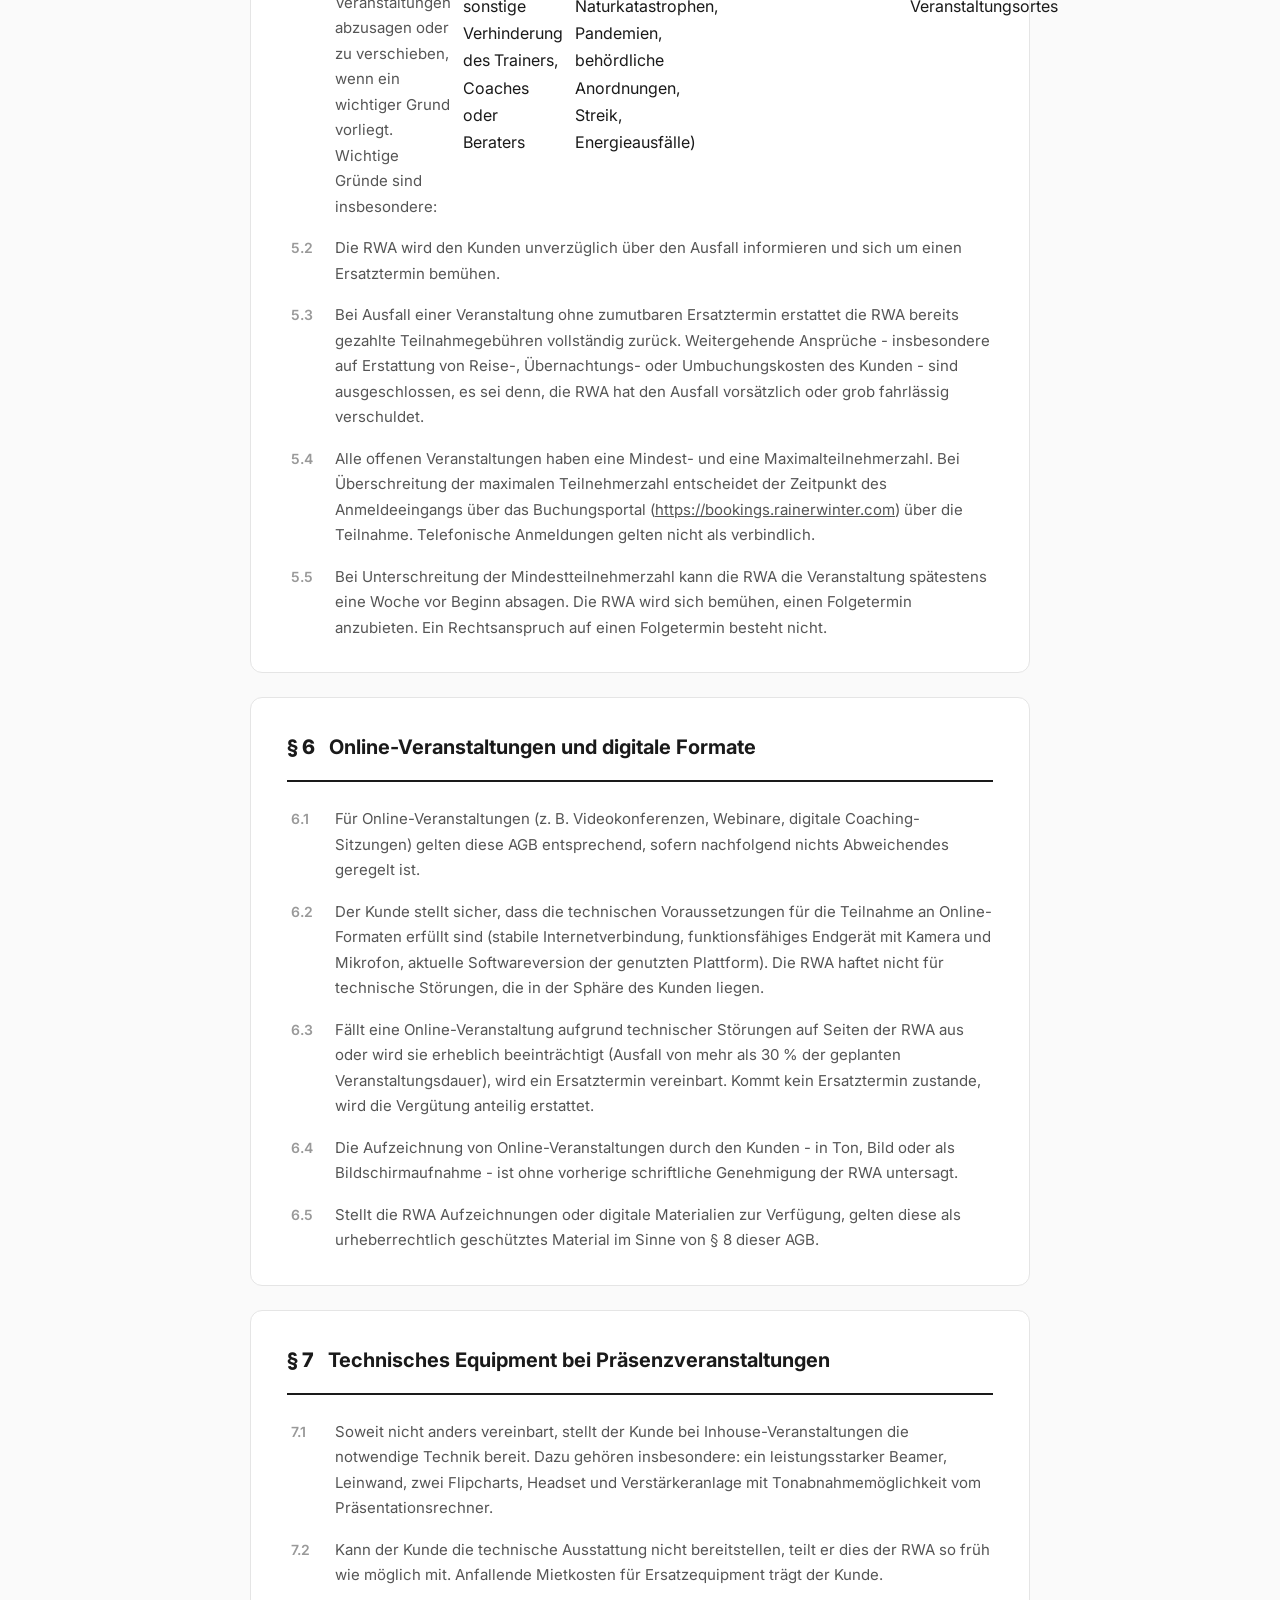
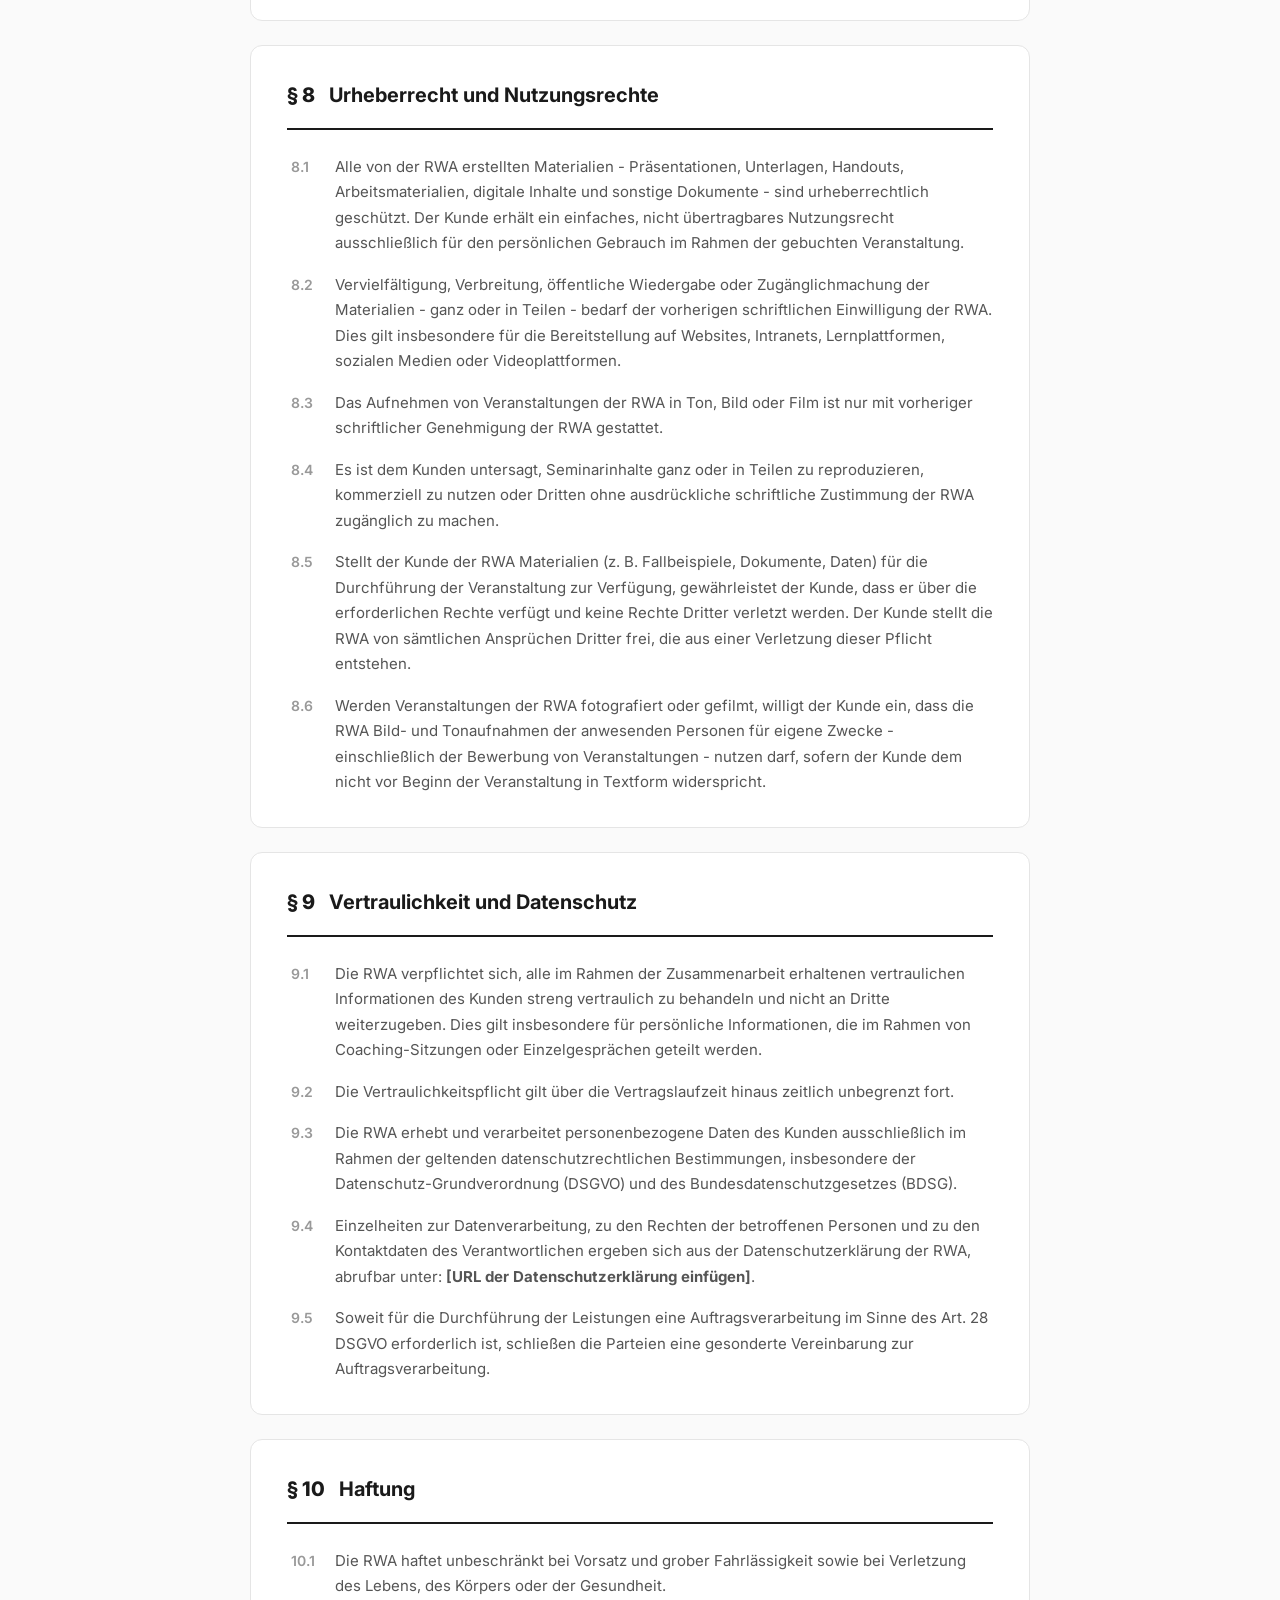
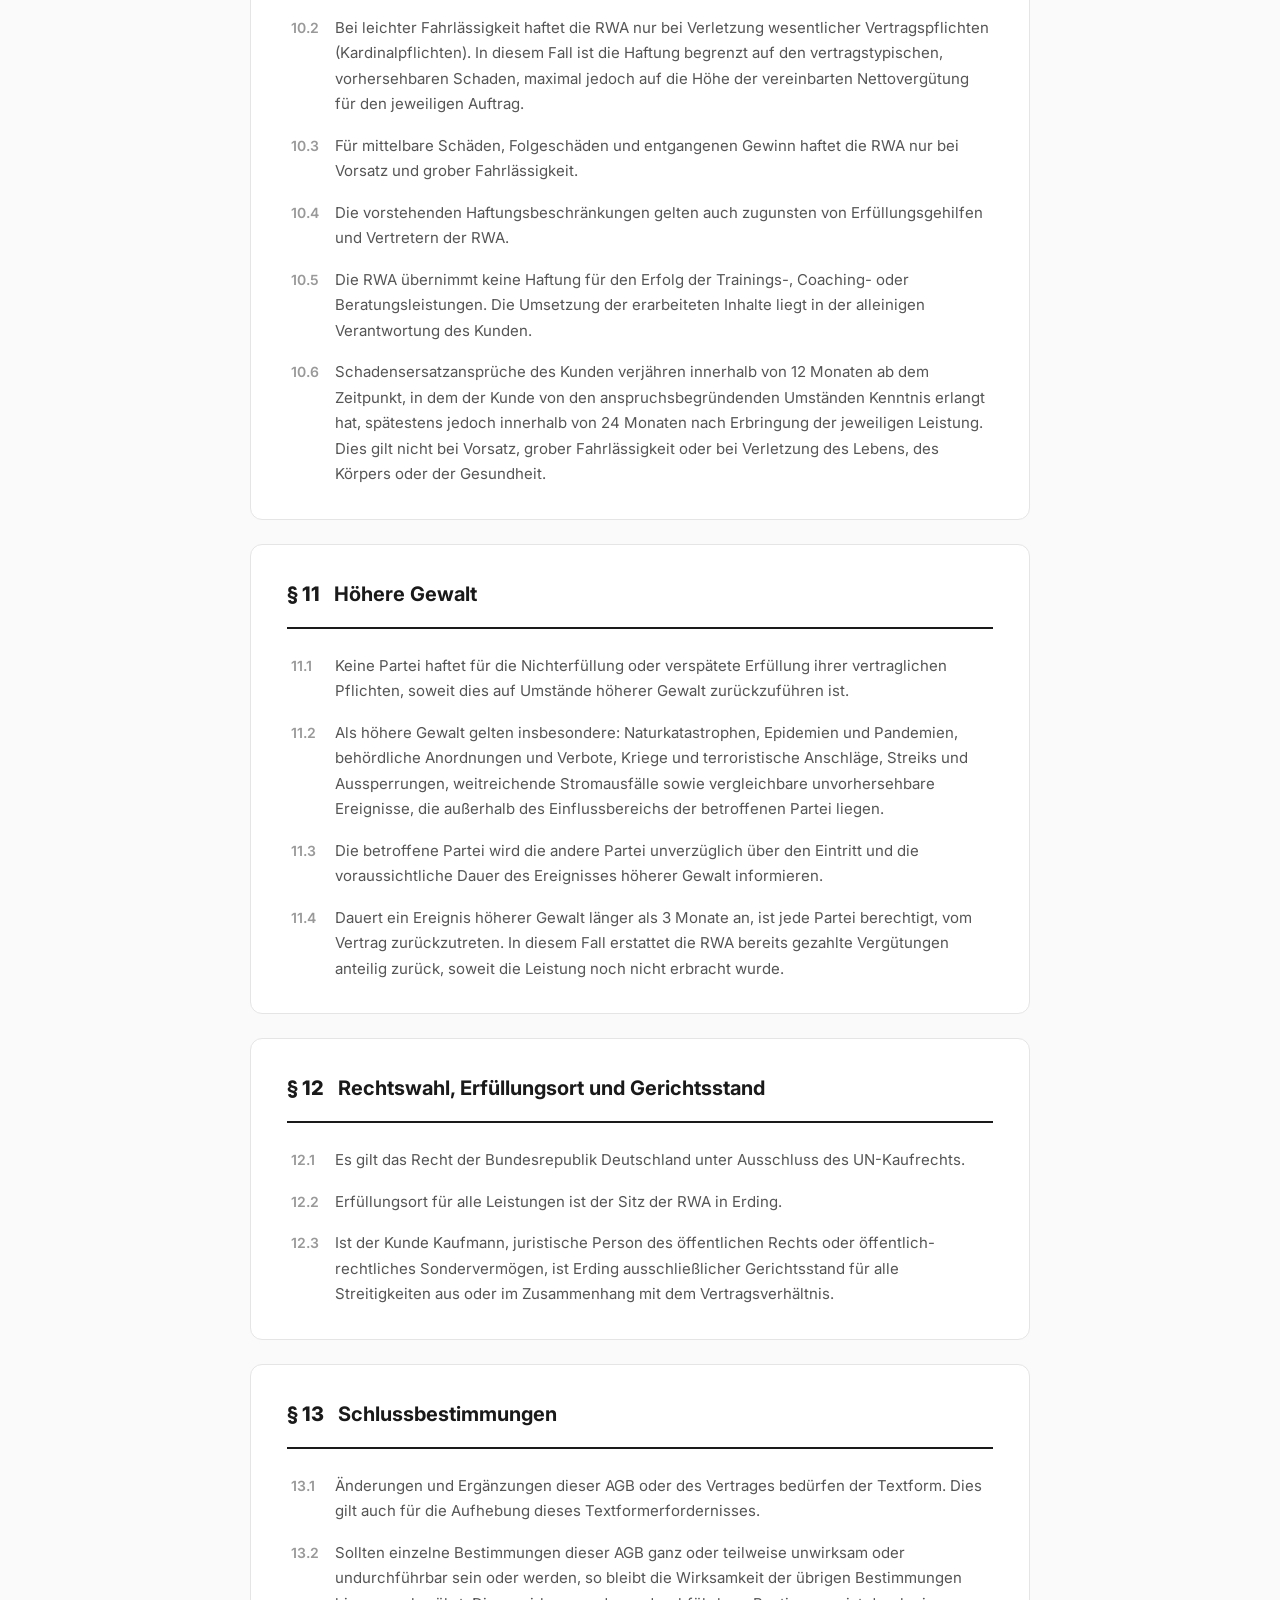
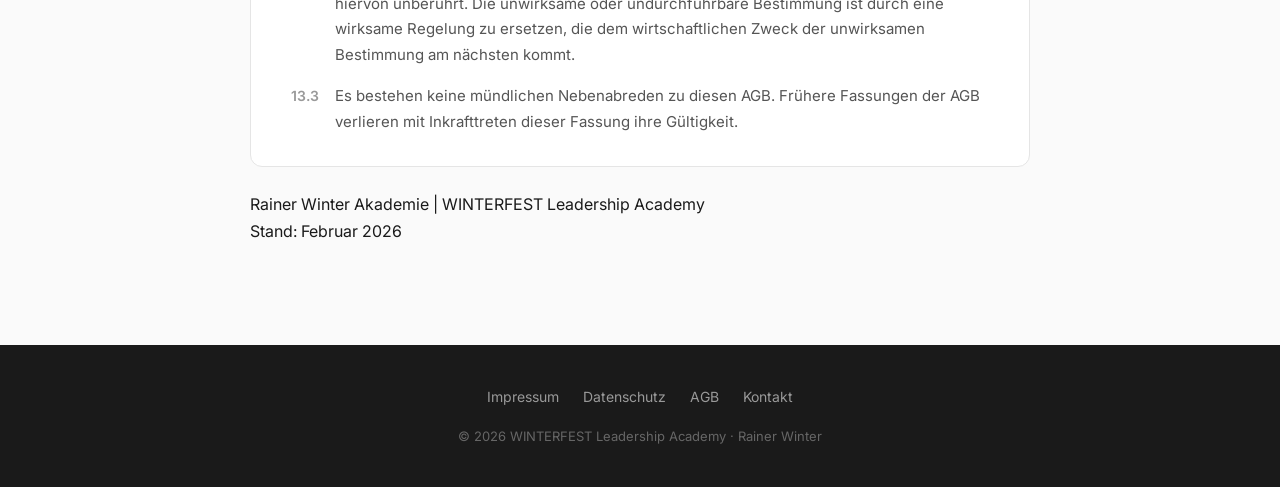
==== commit 6ab4fe8b: "Replace logo text link with image link" ====
--- a/agb.html
+++ b/agb.html
@@ -179,7 +179,7 @@
 
 <nav>
     <div class="nav-inner">
-        <a href="index.html" class="logo">WINTERFEST</a>
+        <a href="#" class="logo"><img src="WINTERFEST-online-logo.gif" alt="WINTERFEST.online" style="height: 112px; width: auto;"></a>
         <ul class="nav-links">
             <li><a href="index.html">← Zurück zur Startseite</a></li>
         </ul>
@@ -567,4 +567,4 @@
 </footer>
 
 </body>
-</html>+</html>
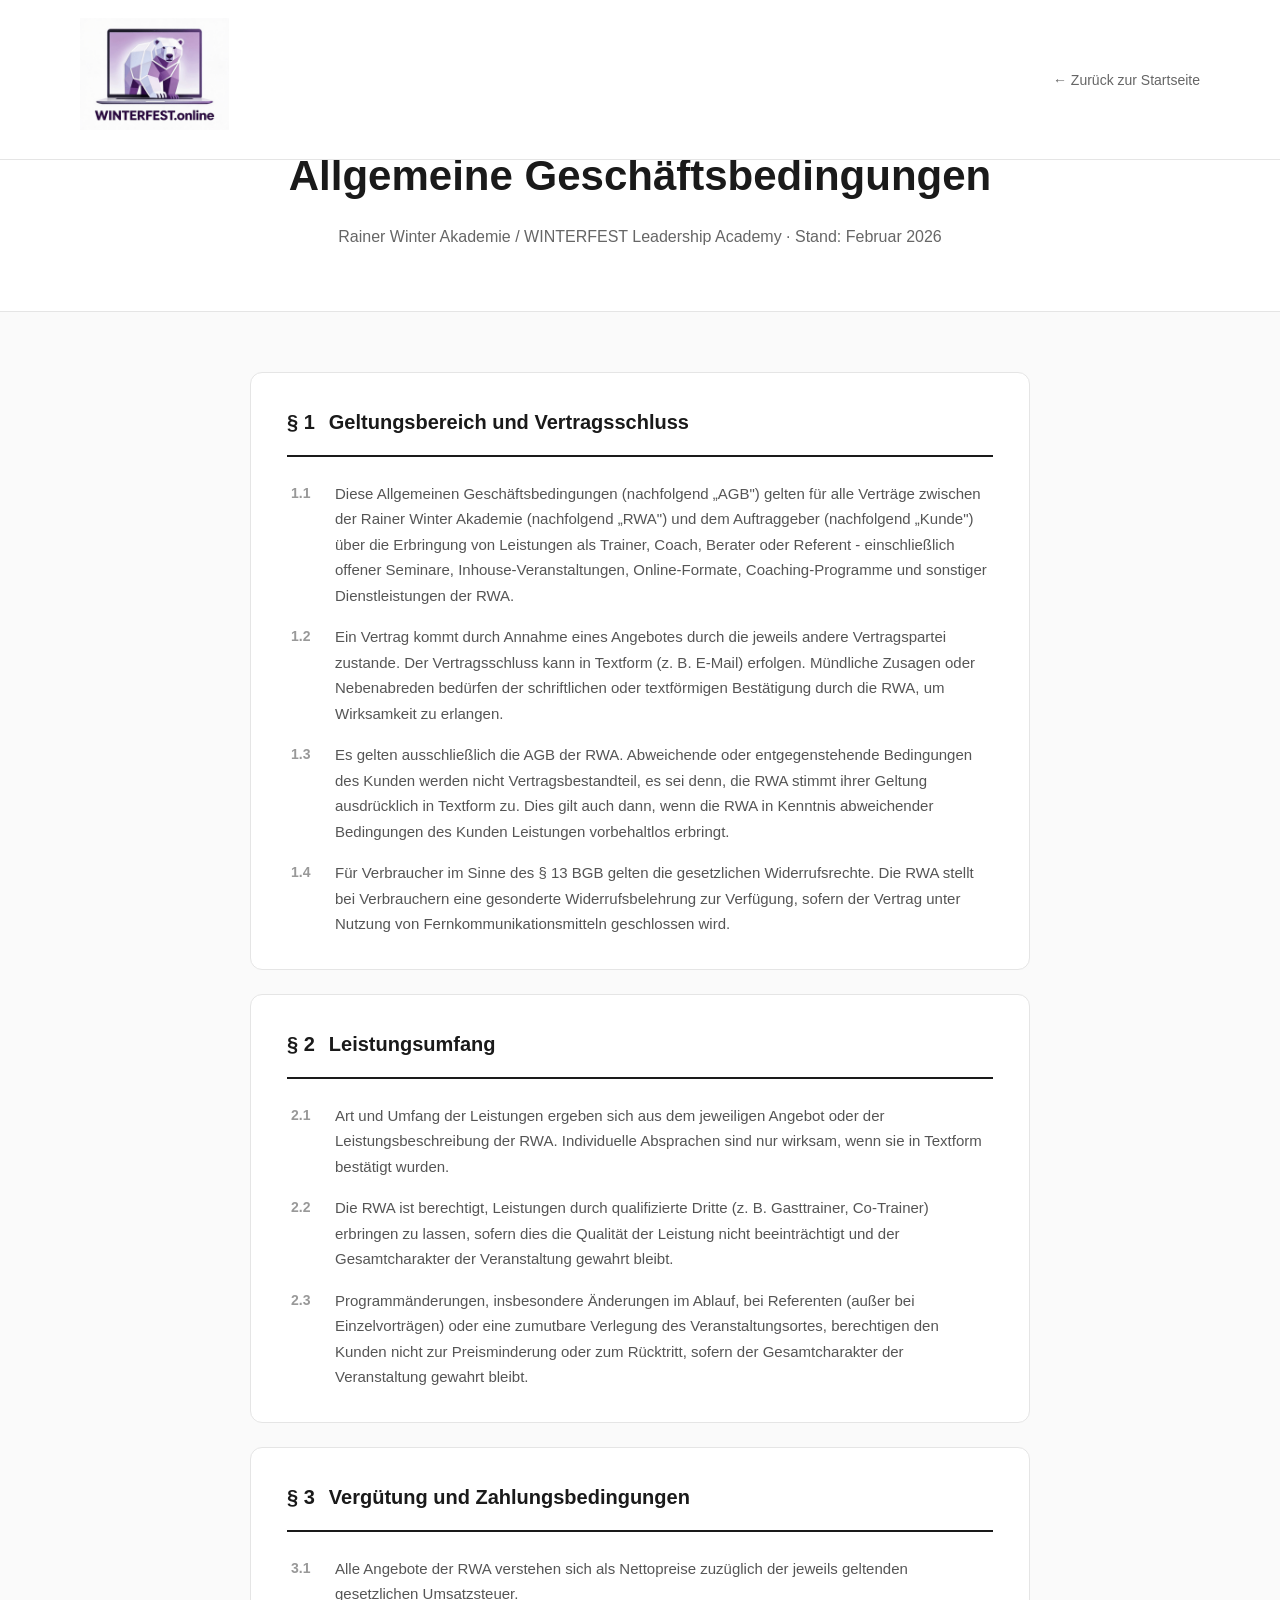
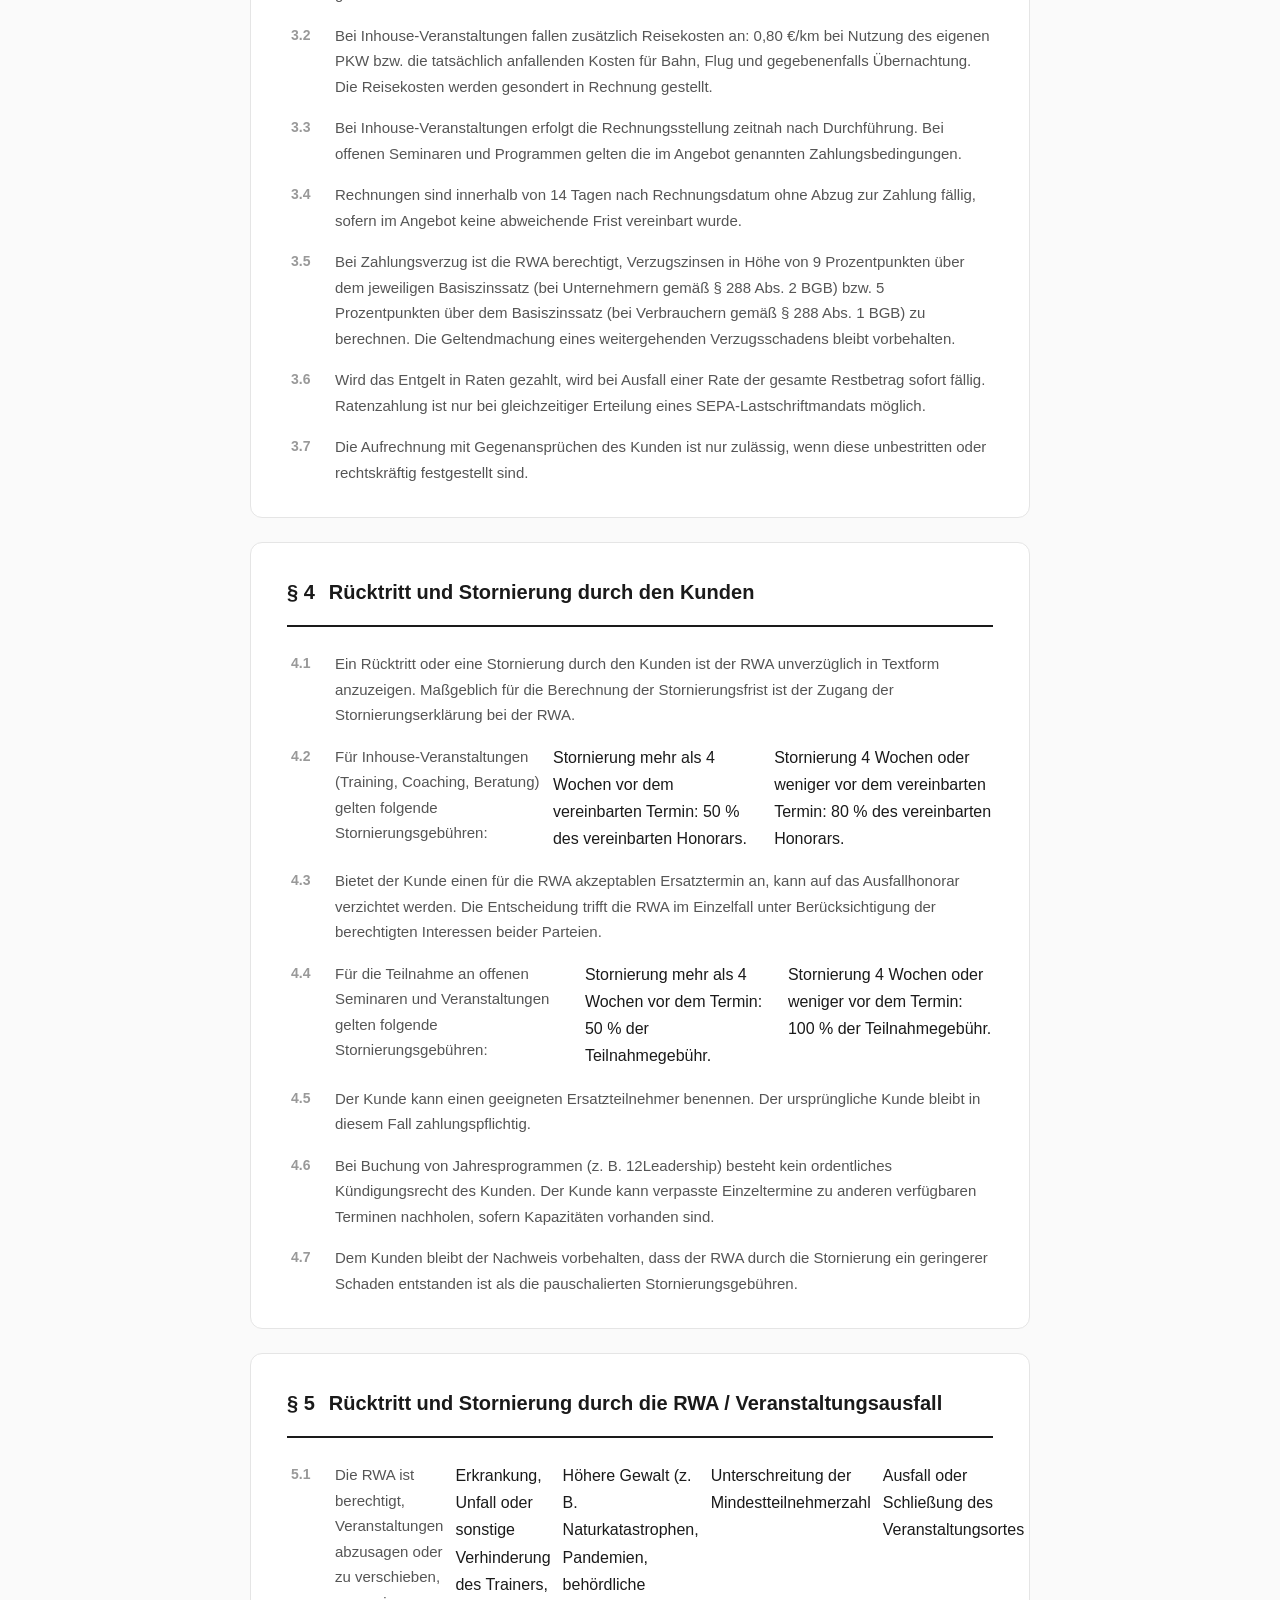
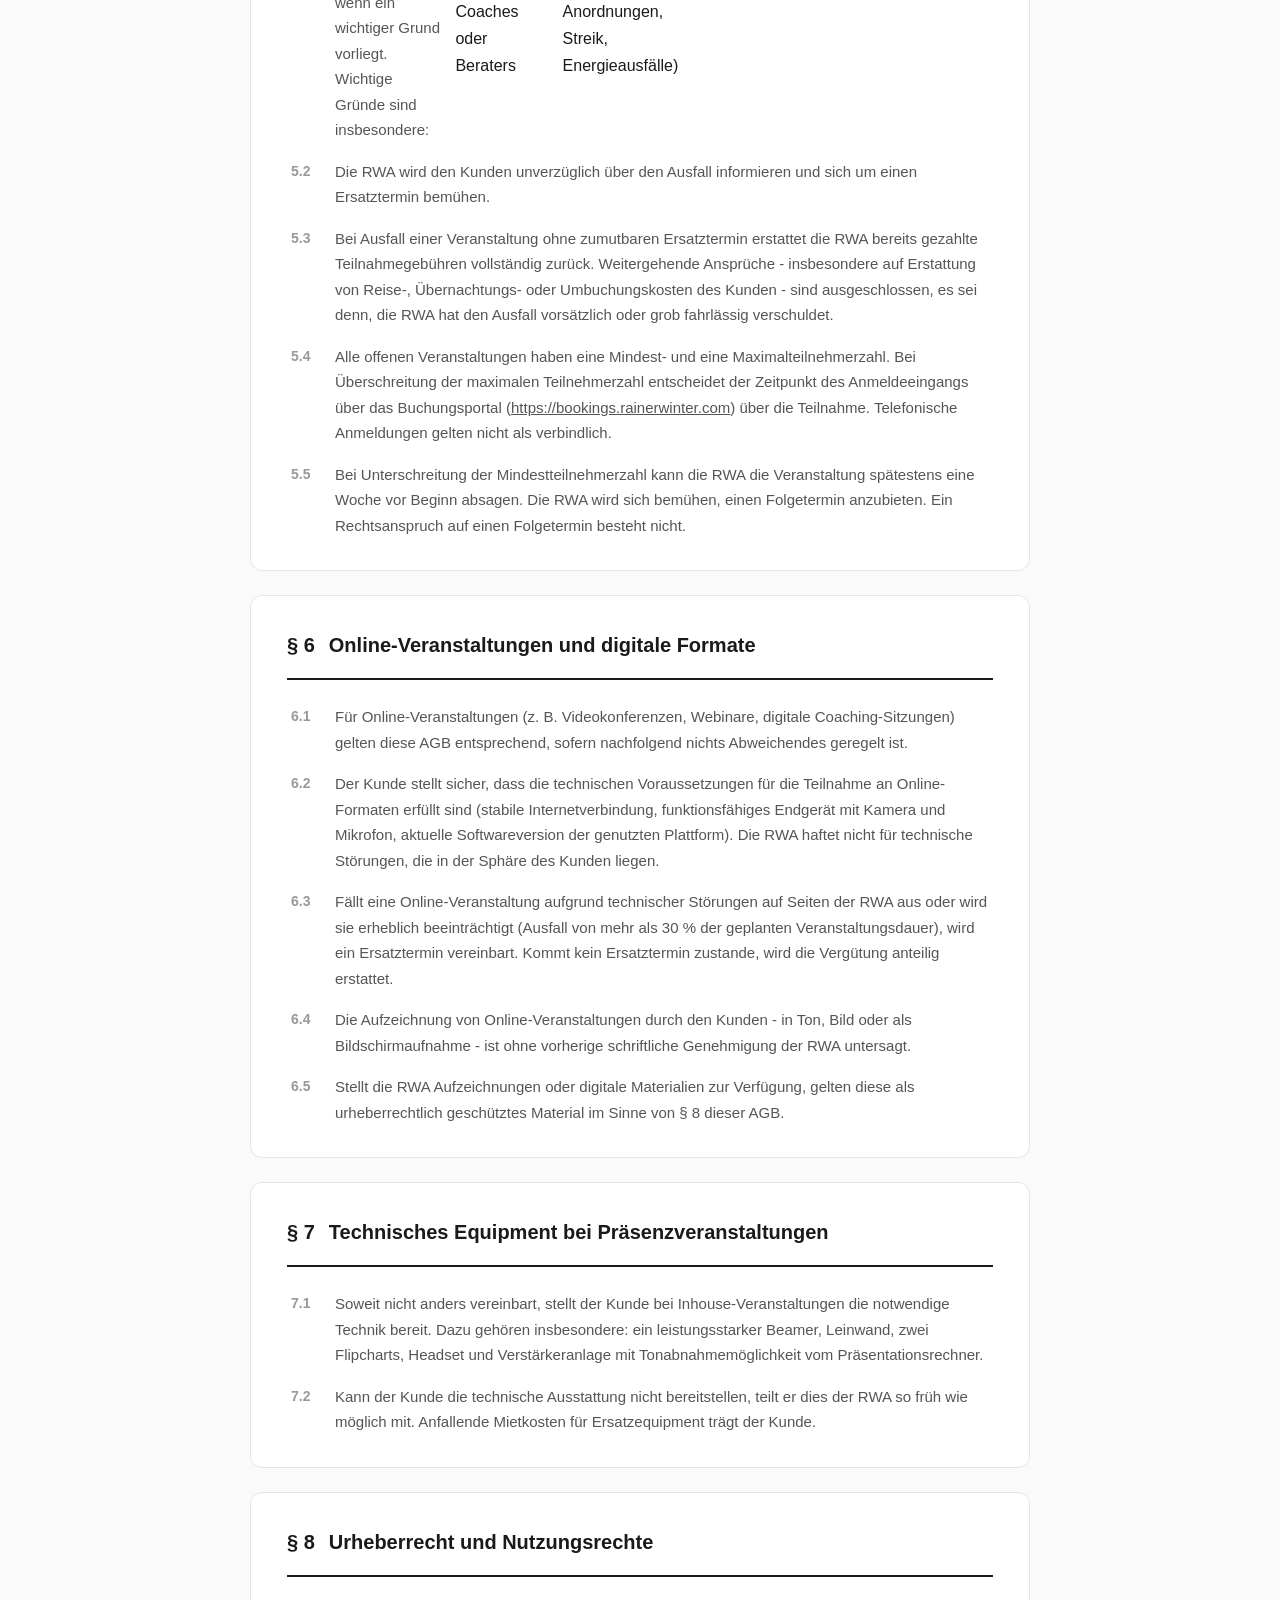
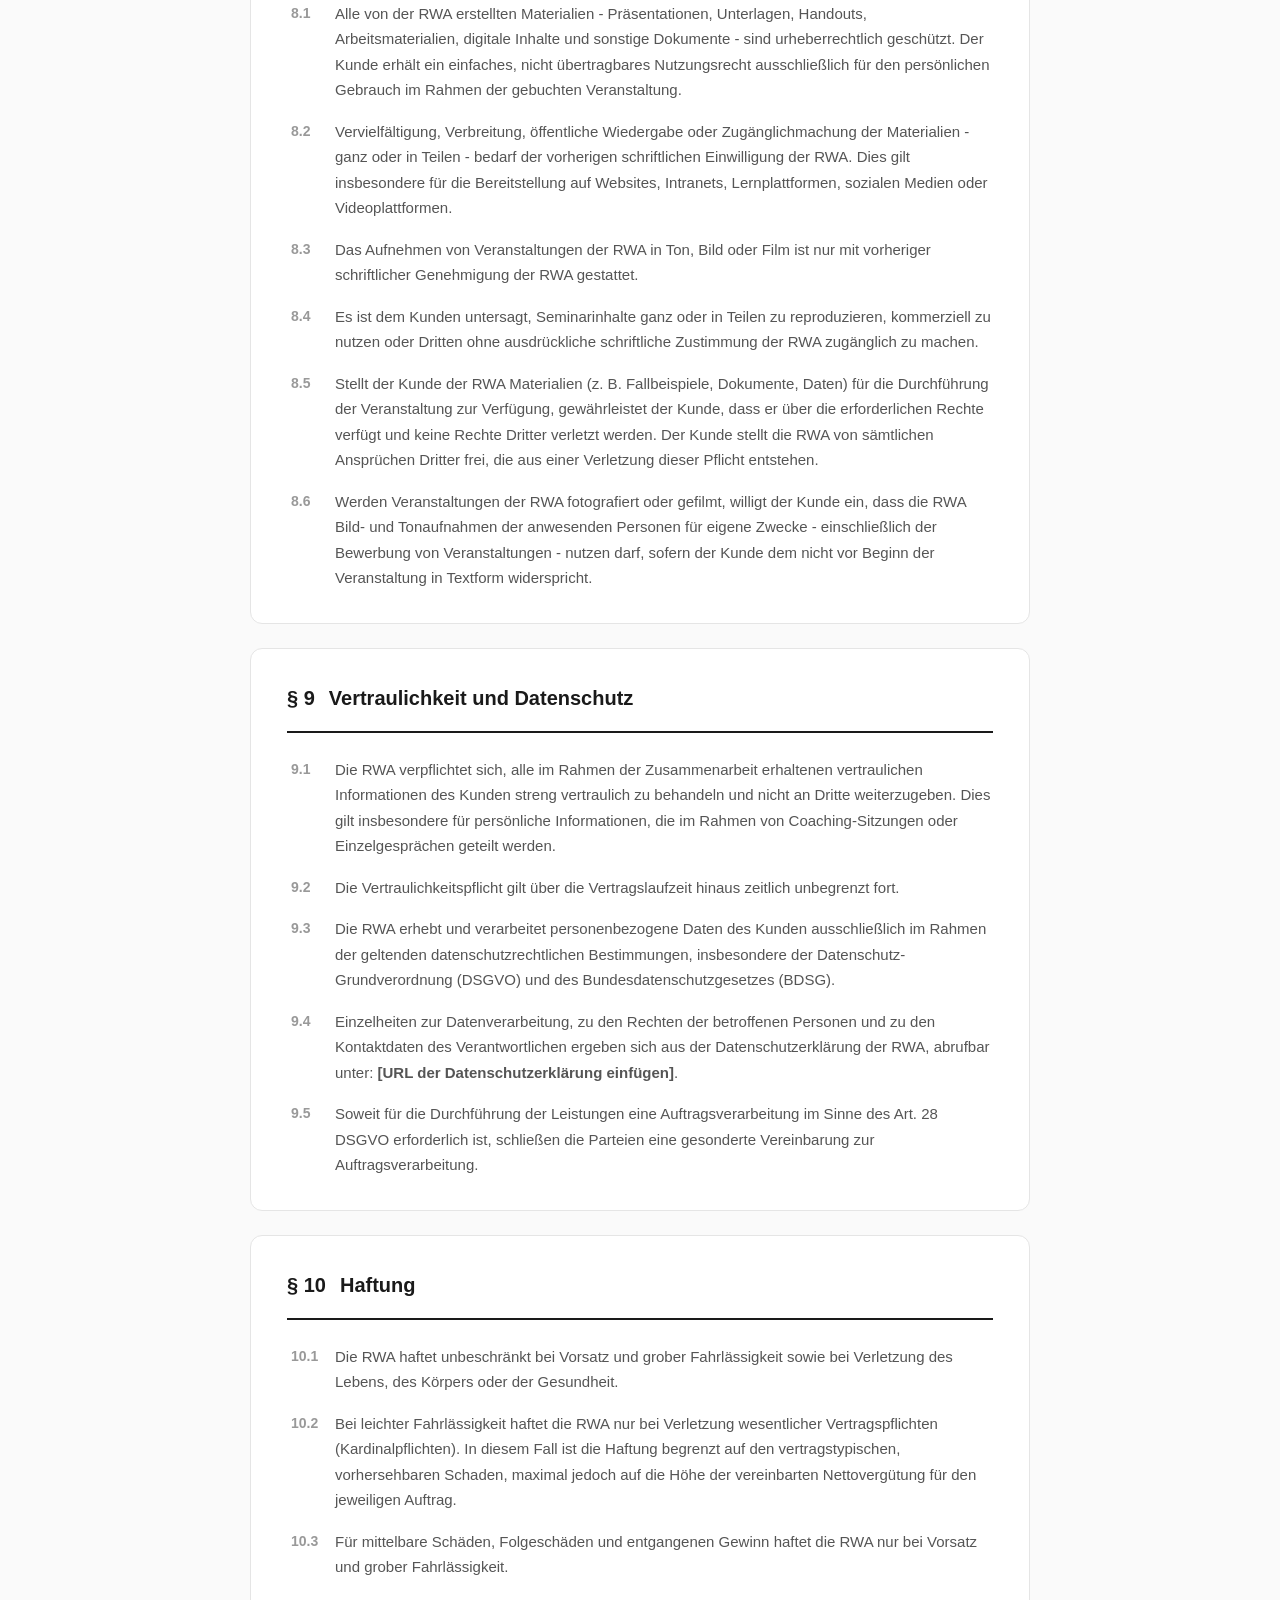
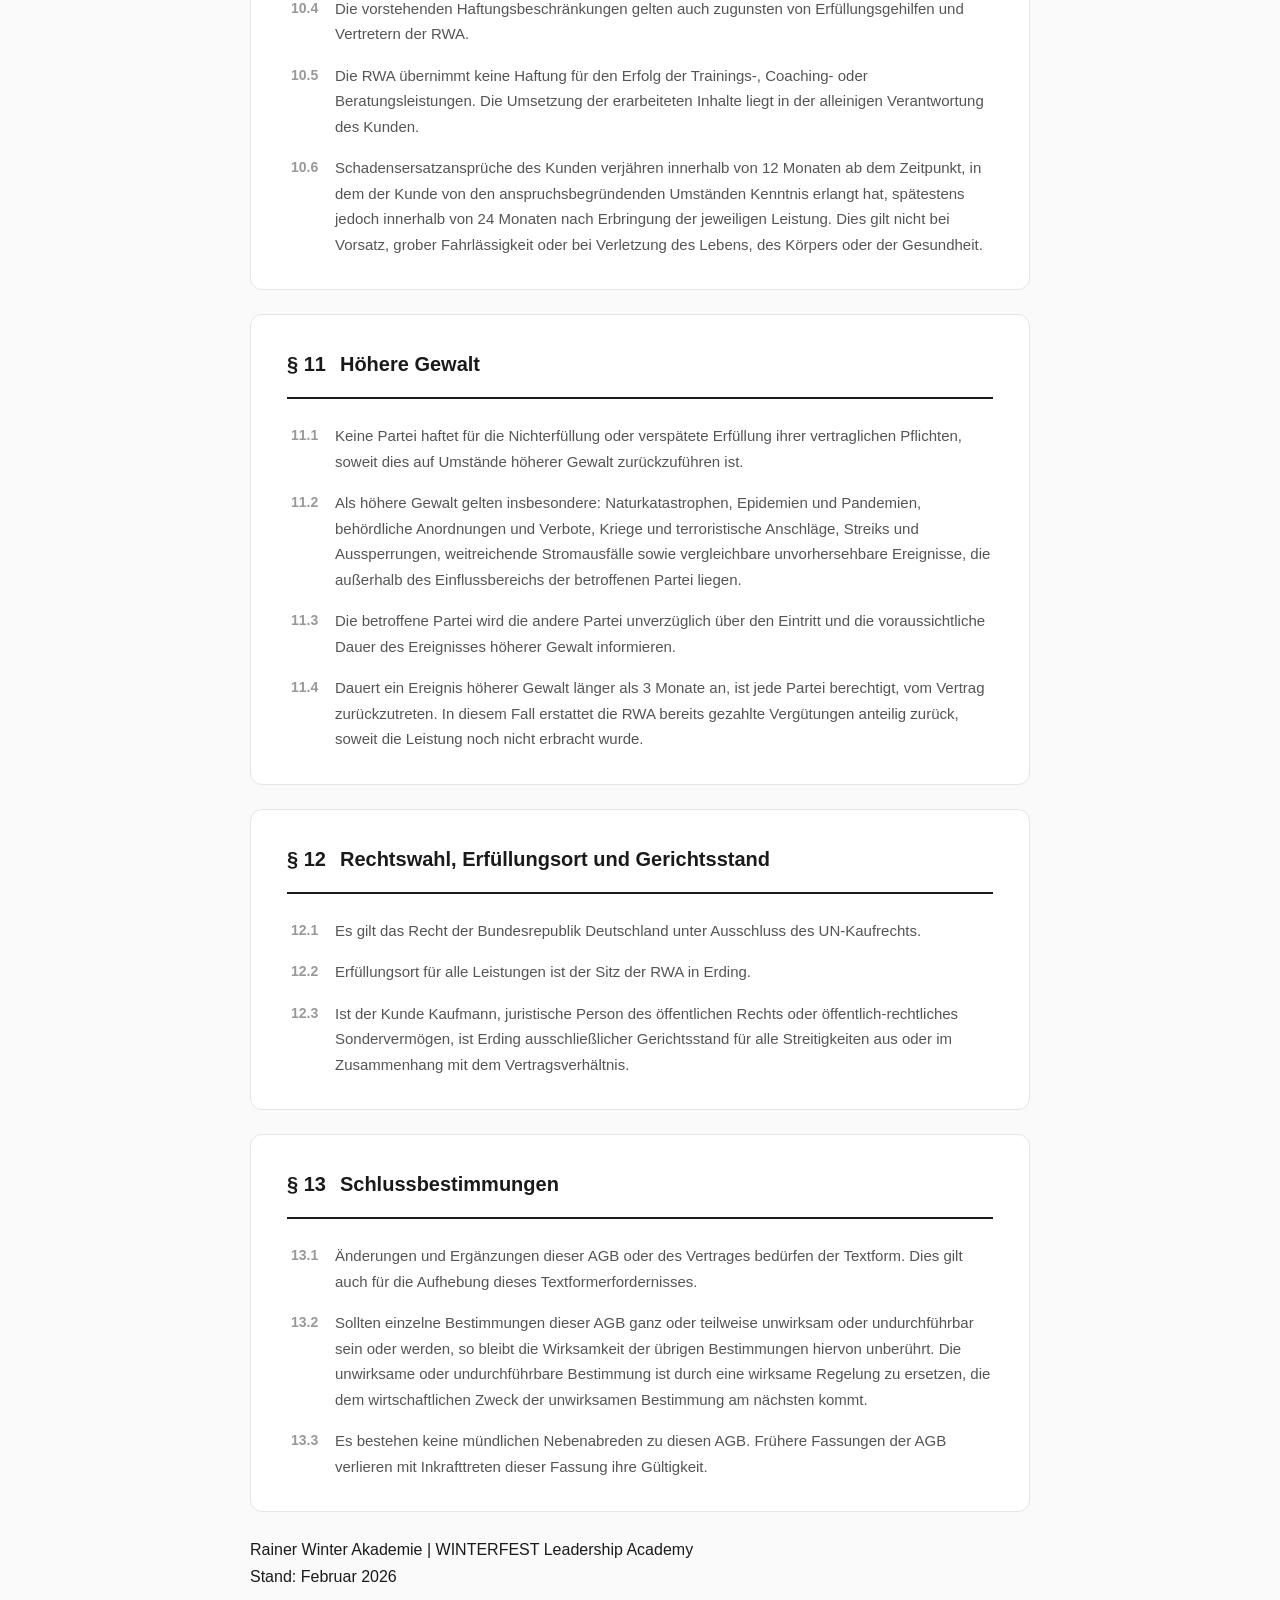
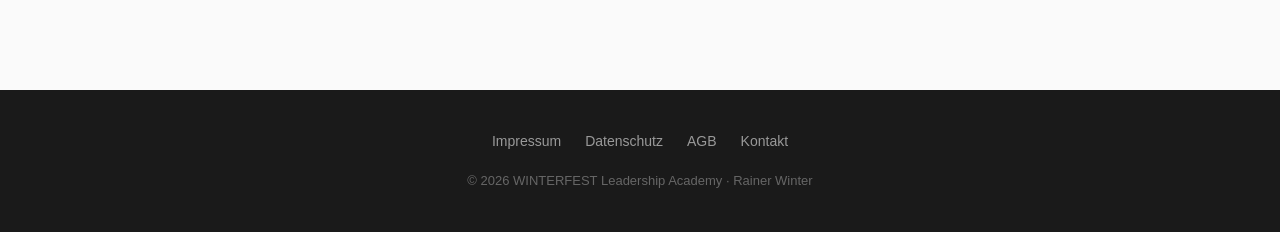
==== commit c6b4c4a3: "Update agb.html" ====
--- a/agb.html
+++ b/agb.html
@@ -4,7 +4,7 @@
     <meta charset="UTF-8">
     <meta name="viewport" content="width=device-width, initial-scale=1.0">
     <title>AGB – WINTERFEST Leadership Academy</title>
-    <link href="https://fonts.googleapis.com/css2?family=Inter:wght@300;400;500;600;700;800&display=swap" rel="stylesheet">
+    <link rel="stylesheet" href="fonts/inter-fontface.css">
     <style>
         * { margin: 0; padding: 0; box-sizing: border-box; }
         body {
